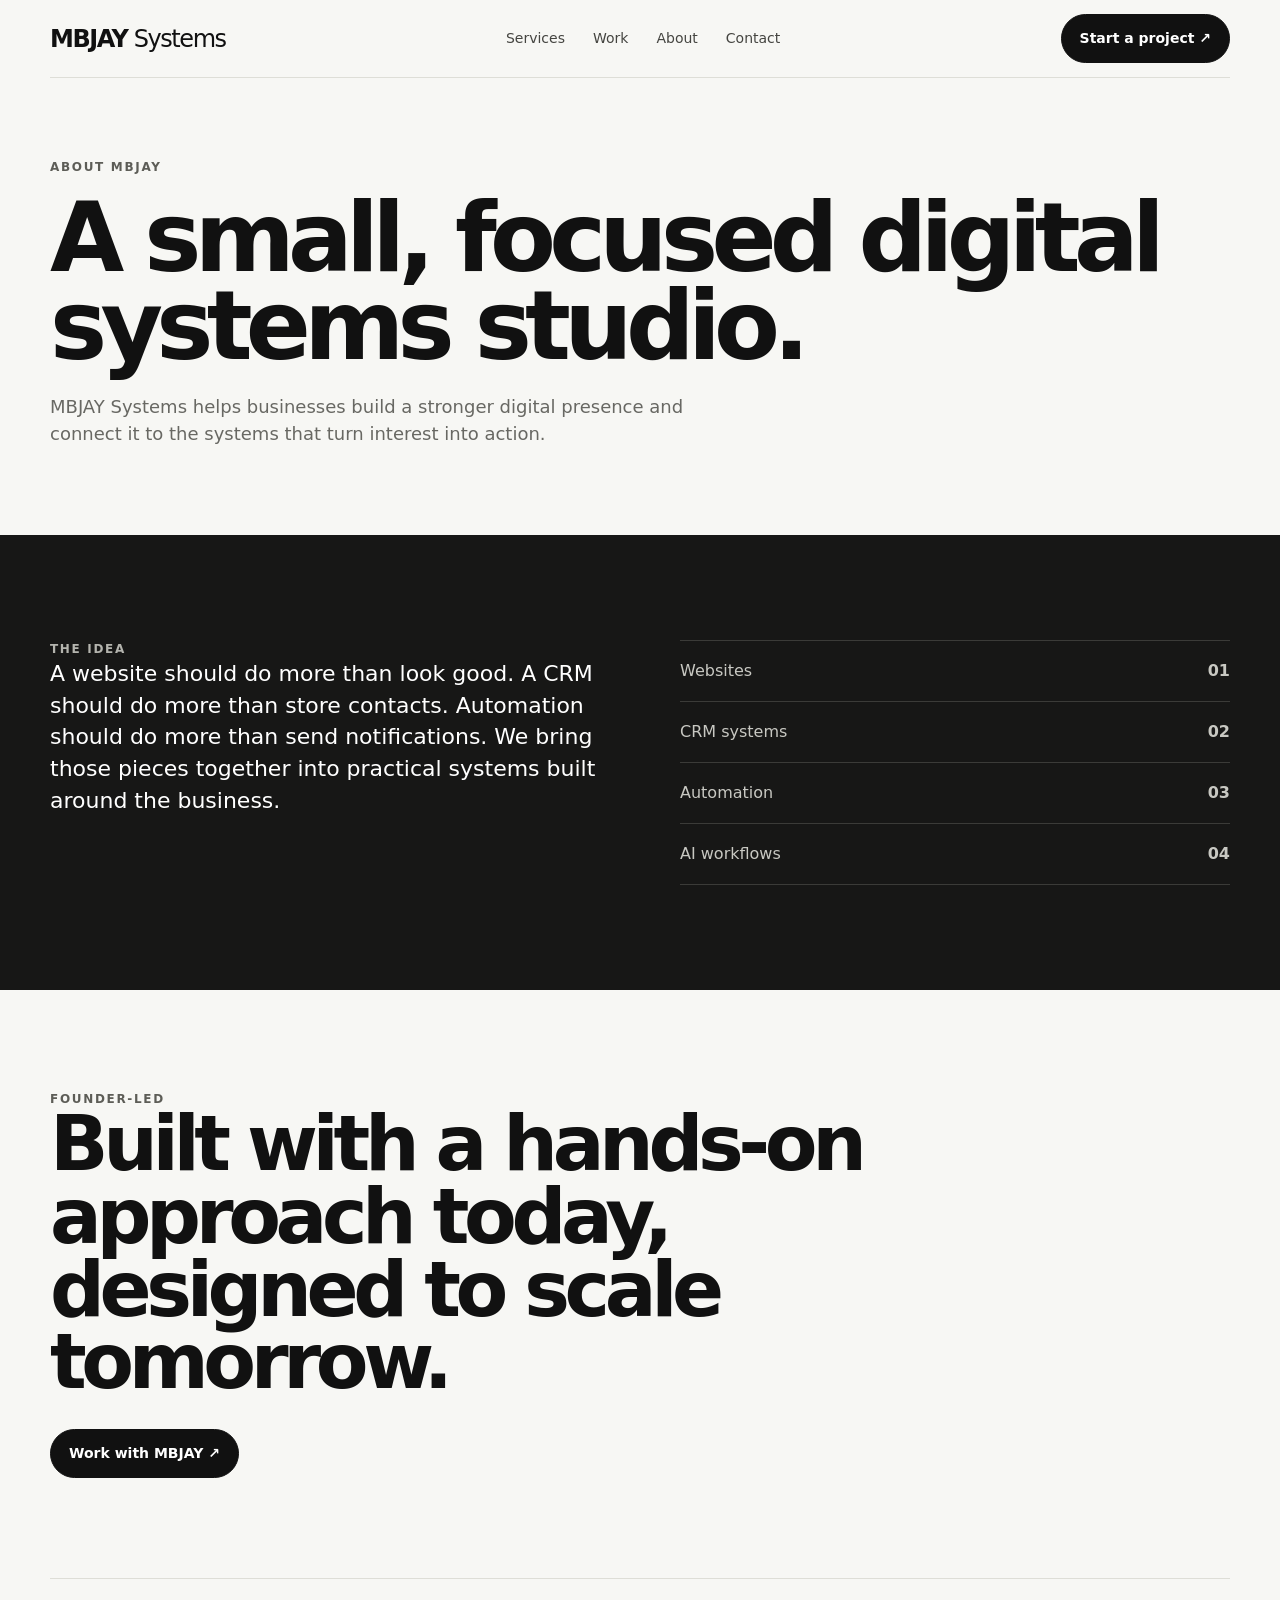
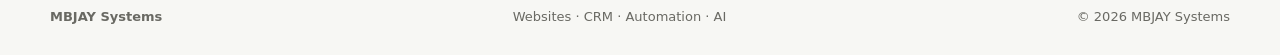
==== New folder/mbjay-systems-site/about.html @ abf26132 "Add MBJAY website" ====
<!doctype html><html lang="en"><head><meta charset="utf-8"><meta name="viewport" content="width=device-width,initial-scale=1"><title>About — MBJAY Systems</title><meta name="description" content="About MBJAY Systems."><link rel="stylesheet" href="styles.css"></head><body><header class="container nav"><a class="logo" href="index.html">MBJAY<span> Systems</span></a><nav class="navlinks"><a href="services.html">Services</a><a href="work.html">Work</a><a href="about.html">About</a><a href="contact.html">Contact</a></nav><a class="nav-cta" href="contact.html">Start a project ↗</a></header><main><section class="container page-hero"><div class="eyebrow">About MBJAY</div><h1>A small, focused digital systems studio.</h1><p>MBJAY Systems helps businesses build a stronger digital presence and connect it to the systems that turn interest into action.</p></section><section class="dark"><div class="container section"><div class="about-grid"><div><div class="eyebrow">The idea</div><div class="about-copy">A website should do more than look good. A CRM should do more than store contacts. Automation should do more than send notifications. We bring those pieces together into practical systems built around the business.</div></div><div class="about-list"><div><span>Websites</span><strong>01</strong></div><div><span>CRM systems</span><strong>02</strong></div><div><span>Automation</span><strong>03</strong></div><div><span>AI workflows</span><strong>04</strong></div></div></div></div></section><section class="container cta"><div class="eyebrow">Founder-led</div><h2>Built with a hands-on approach today, designed to scale tomorrow.</h2><a class="btn primary" href="contact.html">Work with MBJAY ↗</a></section></main><footer class="container footer"><strong>MBJAY Systems</strong><span>Websites · CRM · Automation · AI</span><span>© 2026 MBJAY Systems</span></footer></body></html>
---- New folder/mbjay-systems-site/styles.css ----
:root{--bg:#f7f7f4;--surface:#fff;--ink:#111;--muted:#686863;--line:#deded7;--accent:#c8ff3d;--dark:#171716;--max:1180px}
*{box-sizing:border-box}html{scroll-behavior:smooth}body{margin:0;background:var(--bg);color:var(--ink);font-family:Inter,ui-sans-serif,system-ui,-apple-system,BlinkMacSystemFont,"Segoe UI",sans-serif;line-height:1.5}a{color:inherit;text-decoration:none}.container{width:min(calc(100% - 40px),var(--max));margin:auto}.nav{height:78px;display:flex;align-items:center;justify-content:space-between;border-bottom:1px solid var(--line)}.logo{font-weight:900;letter-spacing:-.06em;font-size:24px}.logo span{font-weight:500}.navlinks{display:flex;gap:28px;font-size:14px;color:#454541}.navlinks a:hover{color:#000}.nav-cta,.btn{display:inline-flex;align-items:center;justify-content:center;padding:13px 18px;border-radius:999px;border:1px solid var(--ink);font-weight:700;font-size:14px}.nav-cta{background:var(--ink);color:#fff}.hero{padding:105px 0 95px}.eyebrow{text-transform:uppercase;letter-spacing:.14em;font-size:12px;font-weight:800;color:#5d5d57}.hero h1{font-size:clamp(54px,8vw,105px);line-height:.92;letter-spacing:-.075em;max-width:980px;margin:20px 0 30px}.hero h1 em{font-style:normal;text-decoration:underline;text-decoration-thickness:5px;text-underline-offset:10px}.hero p{font-size:19px;color:var(--muted);max-width:650px}.actions{display:flex;gap:12px;flex-wrap:wrap;margin-top:32px}.btn.primary{background:var(--ink);color:#fff}.btn.secondary{background:transparent}.ticker{border-top:1px solid var(--line);border-bottom:1px solid var(--line);padding:18px 0;color:#5f5f59;font-size:13px}.ticker span{margin-right:34px}.section{padding:105px 0}.section-head{display:flex;justify-content:space-between;gap:30px;align-items:end;margin-bottom:45px}.section h2{font-size:clamp(40px,5vw,68px);line-height:.98;letter-spacing:-.065em;margin:10px 0 0}.section-head p{max-width:410px;color:var(--muted);margin:0}.grid3{display:grid;grid-template-columns:repeat(3,1fr);gap:16px}.card{background:var(--surface);border:1px solid var(--line);padding:28px;min-height:250px}.num{font-size:12px;color:#85857f}.card h3{font-size:26px;letter-spacing:-.04em;margin:70px 0 10px}.card p{color:var(--muted);margin:0}.work-grid{display:grid;grid-template-columns:repeat(2,1fr);gap:22px}.work-card{background:var(--surface);border:1px solid var(--line);overflow:hidden}.work-image{aspect-ratio:16/10;background:#e9e9e5;overflow:hidden}.work-image img{width:100%;height:100%;object-fit:cover;display:block;transition:transform .5s ease}.work-card:hover img{transform:scale(1.025)}.work-copy{padding:22px 24px 26px}.work-copy h3{font-size:25px;letter-spacing:-.04em;margin:0 0 7px}.work-copy p{color:var(--muted);margin:0 0 16px}.tags{display:flex;gap:7px;flex-wrap:wrap}.tag{font-size:11px;padding:6px 9px;border:1px solid var(--line);border-radius:999px;color:#5f5f59}.process{display:grid;grid-template-columns:repeat(4,1fr);border-top:1px solid var(--line);border-left:1px solid var(--line)}.step{padding:25px;border-right:1px solid var(--line);border-bottom:1px solid var(--line);min-height:190px}.step strong{display:block;font-size:13px;margin-bottom:60px}.step h3{margin:0 0 8px;font-size:22px}.step p{margin:0;color:var(--muted);font-size:14px}.dark{background:var(--dark);color:#fff}.dark .eyebrow,.dark p{color:#b4b4ae}.about-grid{display:grid;grid-template-columns:1fr 1fr;gap:80px}.about-copy{font-size:22px;line-height:1.45;max-width:620px}.about-list{border-top:1px solid #3b3b38}.about-list div{display:flex;justify-content:space-between;gap:20px;padding:18px 0;border-bottom:1px solid #3b3b38;color:#c8c8c2}.cta{padding:100px 0}.cta h2{font-size:clamp(46px,6vw,82px);line-height:.95;letter-spacing:-.07em;max-width:900px;margin:0 0 30px}.footer{padding:28px 0;border-top:1px solid var(--line);display:flex;justify-content:space-between;color:#696963;font-size:13px}.page-hero{padding:80px 0 70px}.page-hero h1{font-size:clamp(52px,8vw,96px);line-height:.92;letter-spacing:-.07em;margin:18px 0 22px}.page-hero p{max-width:650px;color:var(--muted);font-size:18px}.service-row{display:grid;grid-template-columns:80px 1fr 1fr;gap:30px;padding:34px 0;border-top:1px solid var(--line)}.service-row:last-child{border-bottom:1px solid var(--line)}.service-row h3{font-size:31px;letter-spacing:-.045em;margin:0}.service-row p{margin:0;color:var(--muted)}.contact-grid{display:grid;grid-template-columns:1fr 1fr;gap:50px}.contact-box{background:var(--surface);border:1px solid var(--line);padding:34px}.contact-box h2{font-size:42px;letter-spacing:-.06em;margin:0 0 12px}.contact-box p{color:var(--muted)}.contact-link{display:inline-block;margin-top:20px;font-weight:800;text-decoration:underline;text-underline-offset:4px}
@media(max-width:800px){.navlinks{display:none}.nav-cta{display:none}.hero{padding:75px 0}.grid3,.work-grid,.about-grid,.contact-grid{grid-template-columns:1fr}.process{grid-template-columns:1fr 1fr}.service-row{grid-template-columns:45px 1fr}.service-row p{grid-column:2}.section{padding:75px 0}.section-head{display:block}.section-head p{margin-top:18px}.footer{display:block}.footer span{display:block;margin-top:8px}.about-copy{font-size:19px}}
@media(max-width:520px){.container{width:min(calc(100% - 28px),var(--max))}.hero h1{font-size:52px}.process{grid-template-columns:1fr}.work-copy h3{font-size:22px}}
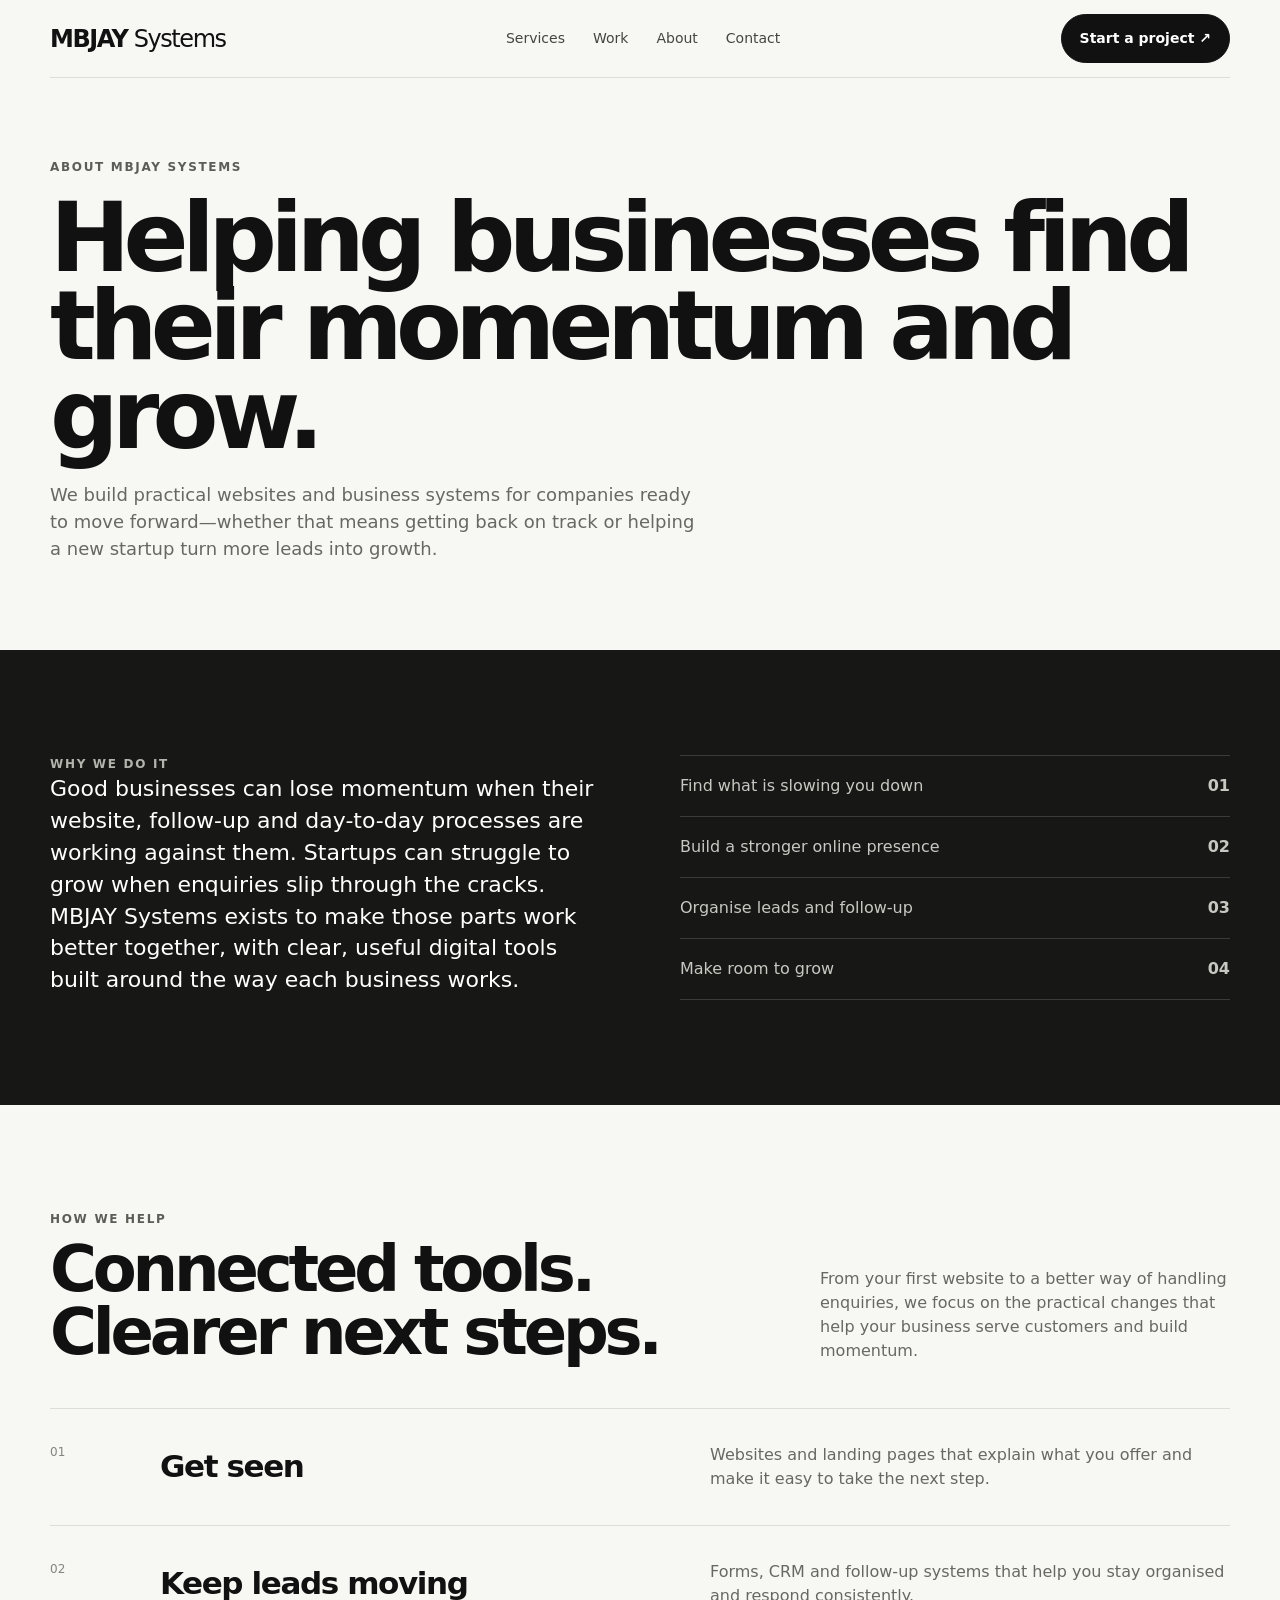
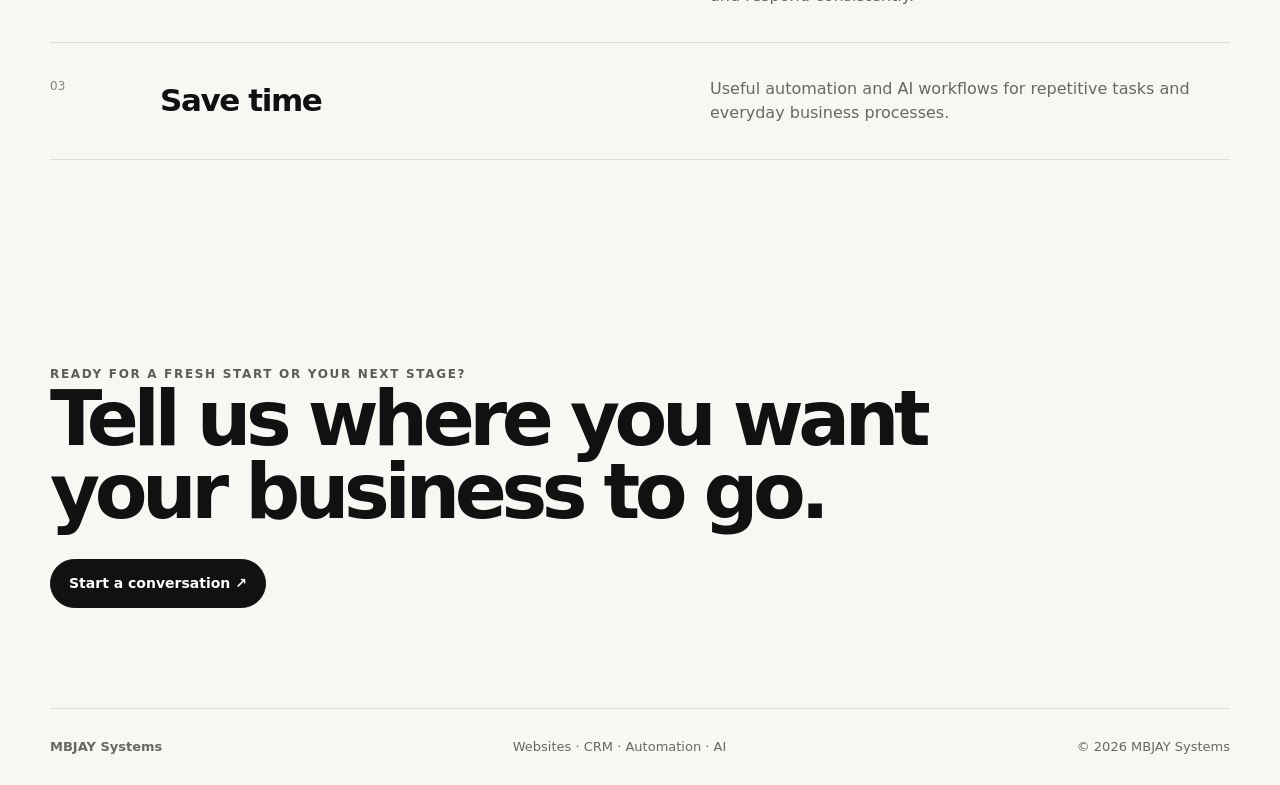
==== commit 054def33: "Add files via upload Improve mobile layout and About page" ====
--- a/New folder/mbjay-systems-site/about.html
+++ b/New folder/mbjay-systems-site/about.html
@@ -1 +1,72 @@
-<!doctype html><html lang="en"><head><meta charset="utf-8"><meta name="viewport" content="width=device-width,initial-scale=1"><title>About — MBJAY Systems</title><meta name="description" content="About MBJAY Systems."><link rel="stylesheet" href="styles.css"></head><body><header class="container nav"><a class="logo" href="index.html">MBJAY<span> Systems</span></a><nav class="navlinks"><a href="services.html">Services</a><a href="work.html">Work</a><a href="about.html">About</a><a href="contact.html">Contact</a></nav><a class="nav-cta" href="contact.html">Start a project ↗</a></header><main><section class="container page-hero"><div class="eyebrow">About MBJAY</div><h1>A small, focused digital systems studio.</h1><p>MBJAY Systems helps businesses build a stronger digital presence and connect it to the systems that turn interest into action.</p></section><section class="dark"><div class="container section"><div class="about-grid"><div><div class="eyebrow">The idea</div><div class="about-copy">A website should do more than look good. A CRM should do more than store contacts. Automation should do more than send notifications. We bring those pieces together into practical systems built around the business.</div></div><div class="about-list"><div><span>Websites</span><strong>01</strong></div><div><span>CRM systems</span><strong>02</strong></div><div><span>Automation</span><strong>03</strong></div><div><span>AI workflows</span><strong>04</strong></div></div></div></div></section><section class="container cta"><div class="eyebrow">Founder-led</div><h2>Built with a hands-on approach today, designed to scale tomorrow.</h2><a class="btn primary" href="contact.html">Work with MBJAY ↗</a></section></main><footer class="container footer"><strong>MBJAY Systems</strong><span>Websites · CRM · Automation · AI</span><span>© 2026 MBJAY Systems</span></footer></body></html>
+<!doctype html>
+<html lang="en">
+<head>
+  <meta charset="utf-8">
+  <meta name="viewport" content="width=device-width,initial-scale=1">
+  <title>About — MBJAY Systems</title>
+  <meta name="description" content="MBJAY Systems helps businesses regain momentum and gives startups practical digital systems to grow.">
+  <link rel="stylesheet" href="styles.css">
+</head>
+<body>
+  <header class="container nav">
+    <a class="logo" href="index.html">MBJAY<span> Systems</span></a>
+    <nav class="navlinks">
+      <a href="services.html">Services</a>
+      <a href="work.html">Work</a>
+      <a href="about.html">About</a>
+      <a href="contact.html">Contact</a>
+    </nav>
+    <a class="nav-cta" href="contact.html">Start a project ↗</a>
+  </header>
+
+  <main>
+    <section class="container page-hero">
+      <div class="eyebrow">About MBJAY Systems</div>
+      <h1>Helping businesses find their momentum and grow.</h1>
+      <p>We build practical websites and business systems for companies ready to move forward—whether that means getting back on track or helping a new startup turn more leads into growth.</p>
+    </section>
+
+    <section class="dark">
+      <div class="container section">
+        <div class="about-grid">
+          <div>
+            <div class="eyebrow">Why we do it</div>
+            <div class="about-copy">Good businesses can lose momentum when their website, follow-up and day-to-day processes are working against them. Startups can struggle to grow when enquiries slip through the cracks. MBJAY Systems exists to make those parts work better together, with clear, useful digital tools built around the way each business works.</div>
+          </div>
+          <div class="about-list">
+            <div><span>Find what is slowing you down</span><strong>01</strong></div>
+            <div><span>Build a stronger online presence</span><strong>02</strong></div>
+            <div><span>Organise leads and follow-up</span><strong>03</strong></div>
+            <div><span>Make room to grow</span><strong>04</strong></div>
+          </div>
+        </div>
+      </div>
+    </section>
+
+    <section class="container section">
+      <div class="section-head">
+        <div>
+          <div class="eyebrow">How we help</div>
+          <h2>Connected tools. Clearer next steps.</h2>
+        </div>
+        <p>From your first website to a better way of handling enquiries, we focus on the practical changes that help your business serve customers and build momentum.</p>
+      </div>
+      <div class="service-row"><span class="num">01</span><h3>Get seen</h3><p>Websites and landing pages that explain what you offer and make it easy to take the next step.</p></div>
+      <div class="service-row"><span class="num">02</span><h3>Keep leads moving</h3><p>Forms, CRM and follow-up systems that help you stay organised and respond consistently.</p></div>
+      <div class="service-row"><span class="num">03</span><h3>Save time</h3><p>Useful automation and AI workflows for repetitive tasks and everyday business processes.</p></div>
+    </section>
+
+    <section class="container cta">
+      <div class="eyebrow">Ready for a fresh start or your next stage?</div>
+      <h2>Tell us where you want your business to go.</h2>
+      <a class="btn primary" href="contact.html">Start a conversation ↗</a>
+    </section>
+  </main>
+
+  <footer class="container footer">
+    <strong>MBJAY Systems</strong>
+    <span>Websites · CRM · Automation · AI</span>
+    <span>© 2026 MBJAY Systems</span>
+  </footer>
+</body>
+</html>
--- a/New folder/mbjay-systems-site/styles.css
+++ b/New folder/mbjay-systems-site/styles.css
@@ -1,4 +1,4 @@
 :root{--bg:#f7f7f4;--surface:#fff;--ink:#111;--muted:#686863;--line:#deded7;--accent:#c8ff3d;--dark:#171716;--max:1180px}
 *{box-sizing:border-box}html{scroll-behavior:smooth}body{margin:0;background:var(--bg);color:var(--ink);font-family:Inter,ui-sans-serif,system-ui,-apple-system,BlinkMacSystemFont,"Segoe UI",sans-serif;line-height:1.5}a{color:inherit;text-decoration:none}.container{width:min(calc(100% - 40px),var(--max));margin:auto}.nav{height:78px;display:flex;align-items:center;justify-content:space-between;border-bottom:1px solid var(--line)}.logo{font-weight:900;letter-spacing:-.06em;font-size:24px}.logo span{font-weight:500}.navlinks{display:flex;gap:28px;font-size:14px;color:#454541}.navlinks a:hover{color:#000}.nav-cta,.btn{display:inline-flex;align-items:center;justify-content:center;padding:13px 18px;border-radius:999px;border:1px solid var(--ink);font-weight:700;font-size:14px}.nav-cta{background:var(--ink);color:#fff}.hero{padding:105px 0 95px}.eyebrow{text-transform:uppercase;letter-spacing:.14em;font-size:12px;font-weight:800;color:#5d5d57}.hero h1{font-size:clamp(54px,8vw,105px);line-height:.92;letter-spacing:-.075em;max-width:980px;margin:20px 0 30px}.hero h1 em{font-style:normal;text-decoration:underline;text-decoration-thickness:5px;text-underline-offset:10px}.hero p{font-size:19px;color:var(--muted);max-width:650px}.actions{display:flex;gap:12px;flex-wrap:wrap;margin-top:32px}.btn.primary{background:var(--ink);color:#fff}.btn.secondary{background:transparent}.ticker{border-top:1px solid var(--line);border-bottom:1px solid var(--line);padding:18px 0;color:#5f5f59;font-size:13px}.ticker span{margin-right:34px}.section{padding:105px 0}.section-head{display:flex;justify-content:space-between;gap:30px;align-items:end;margin-bottom:45px}.section h2{font-size:clamp(40px,5vw,68px);line-height:.98;letter-spacing:-.065em;margin:10px 0 0}.section-head p{max-width:410px;color:var(--muted);margin:0}.grid3{display:grid;grid-template-columns:repeat(3,1fr);gap:16px}.card{background:var(--surface);border:1px solid var(--line);padding:28px;min-height:250px}.num{font-size:12px;color:#85857f}.card h3{font-size:26px;letter-spacing:-.04em;margin:70px 0 10px}.card p{color:var(--muted);margin:0}.work-grid{display:grid;grid-template-columns:repeat(2,1fr);gap:22px}.work-card{background:var(--surface);border:1px solid var(--line);overflow:hidden}.work-image{aspect-ratio:16/10;background:#e9e9e5;overflow:hidden}.work-image img{width:100%;height:100%;object-fit:cover;display:block;transition:transform .5s ease}.work-card:hover img{transform:scale(1.025)}.work-copy{padding:22px 24px 26px}.work-copy h3{font-size:25px;letter-spacing:-.04em;margin:0 0 7px}.work-copy p{color:var(--muted);margin:0 0 16px}.tags{display:flex;gap:7px;flex-wrap:wrap}.tag{font-size:11px;padding:6px 9px;border:1px solid var(--line);border-radius:999px;color:#5f5f59}.process{display:grid;grid-template-columns:repeat(4,1fr);border-top:1px solid var(--line);border-left:1px solid var(--line)}.step{padding:25px;border-right:1px solid var(--line);border-bottom:1px solid var(--line);min-height:190px}.step strong{display:block;font-size:13px;margin-bottom:60px}.step h3{margin:0 0 8px;font-size:22px}.step p{margin:0;color:var(--muted);font-size:14px}.dark{background:var(--dark);color:#fff}.dark .eyebrow,.dark p{color:#b4b4ae}.about-grid{display:grid;grid-template-columns:1fr 1fr;gap:80px}.about-copy{font-size:22px;line-height:1.45;max-width:620px}.about-list{border-top:1px solid #3b3b38}.about-list div{display:flex;justify-content:space-between;gap:20px;padding:18px 0;border-bottom:1px solid #3b3b38;color:#c8c8c2}.cta{padding:100px 0}.cta h2{font-size:clamp(46px,6vw,82px);line-height:.95;letter-spacing:-.07em;max-width:900px;margin:0 0 30px}.footer{padding:28px 0;border-top:1px solid var(--line);display:flex;justify-content:space-between;color:#696963;font-size:13px}.page-hero{padding:80px 0 70px}.page-hero h1{font-size:clamp(52px,8vw,96px);line-height:.92;letter-spacing:-.07em;margin:18px 0 22px}.page-hero p{max-width:650px;color:var(--muted);font-size:18px}.service-row{display:grid;grid-template-columns:80px 1fr 1fr;gap:30px;padding:34px 0;border-top:1px solid var(--line)}.service-row:last-child{border-bottom:1px solid var(--line)}.service-row h3{font-size:31px;letter-spacing:-.045em;margin:0}.service-row p{margin:0;color:var(--muted)}.contact-grid{display:grid;grid-template-columns:1fr 1fr;gap:50px}.contact-box{background:var(--surface);border:1px solid var(--line);padding:34px}.contact-box h2{font-size:42px;letter-spacing:-.06em;margin:0 0 12px}.contact-box p{color:var(--muted)}.contact-link{display:inline-block;margin-top:20px;font-weight:800;text-decoration:underline;text-underline-offset:4px}
 @media(max-width:800px){.navlinks{display:none}.nav-cta{display:none}.hero{padding:75px 0}.grid3,.work-grid,.about-grid,.contact-grid{grid-template-columns:1fr}.process{grid-template-columns:1fr 1fr}.service-row{grid-template-columns:45px 1fr}.service-row p{grid-column:2}.section{padding:75px 0}.section-head{display:block}.section-head p{margin-top:18px}.footer{display:block}.footer span{display:block;margin-top:8px}.about-copy{font-size:19px}}
-@media(max-width:520px){.container{width:min(calc(100% - 28px),var(--max))}.hero h1{font-size:52px}.process{grid-template-columns:1fr}.work-copy h3{font-size:22px}}
+@media(max-width:520px){.container{width:min(calc(100% - 28px),var(--max))}.hero h1{font-size:52px}.process{grid-template-columns:1fr}.work-copy h3{font-size:22px}.ticker .container{display:flex;flex-wrap:wrap;gap:6px 18px}.ticker span{margin-right:0}.grid3{gap:12px}.card{min-height:0;padding:18px 20px;display:grid;grid-template-columns:auto 1fr;column-gap:14px;align-items:baseline}.card .num{grid-column:1;grid-row:1;font-size:11px}.card h3{grid-column:2;grid-row:1;font-size:21px;margin:0}.card p{grid-column:1/-1;margin-top:8px;font-size:15px;line-height:1.5}}
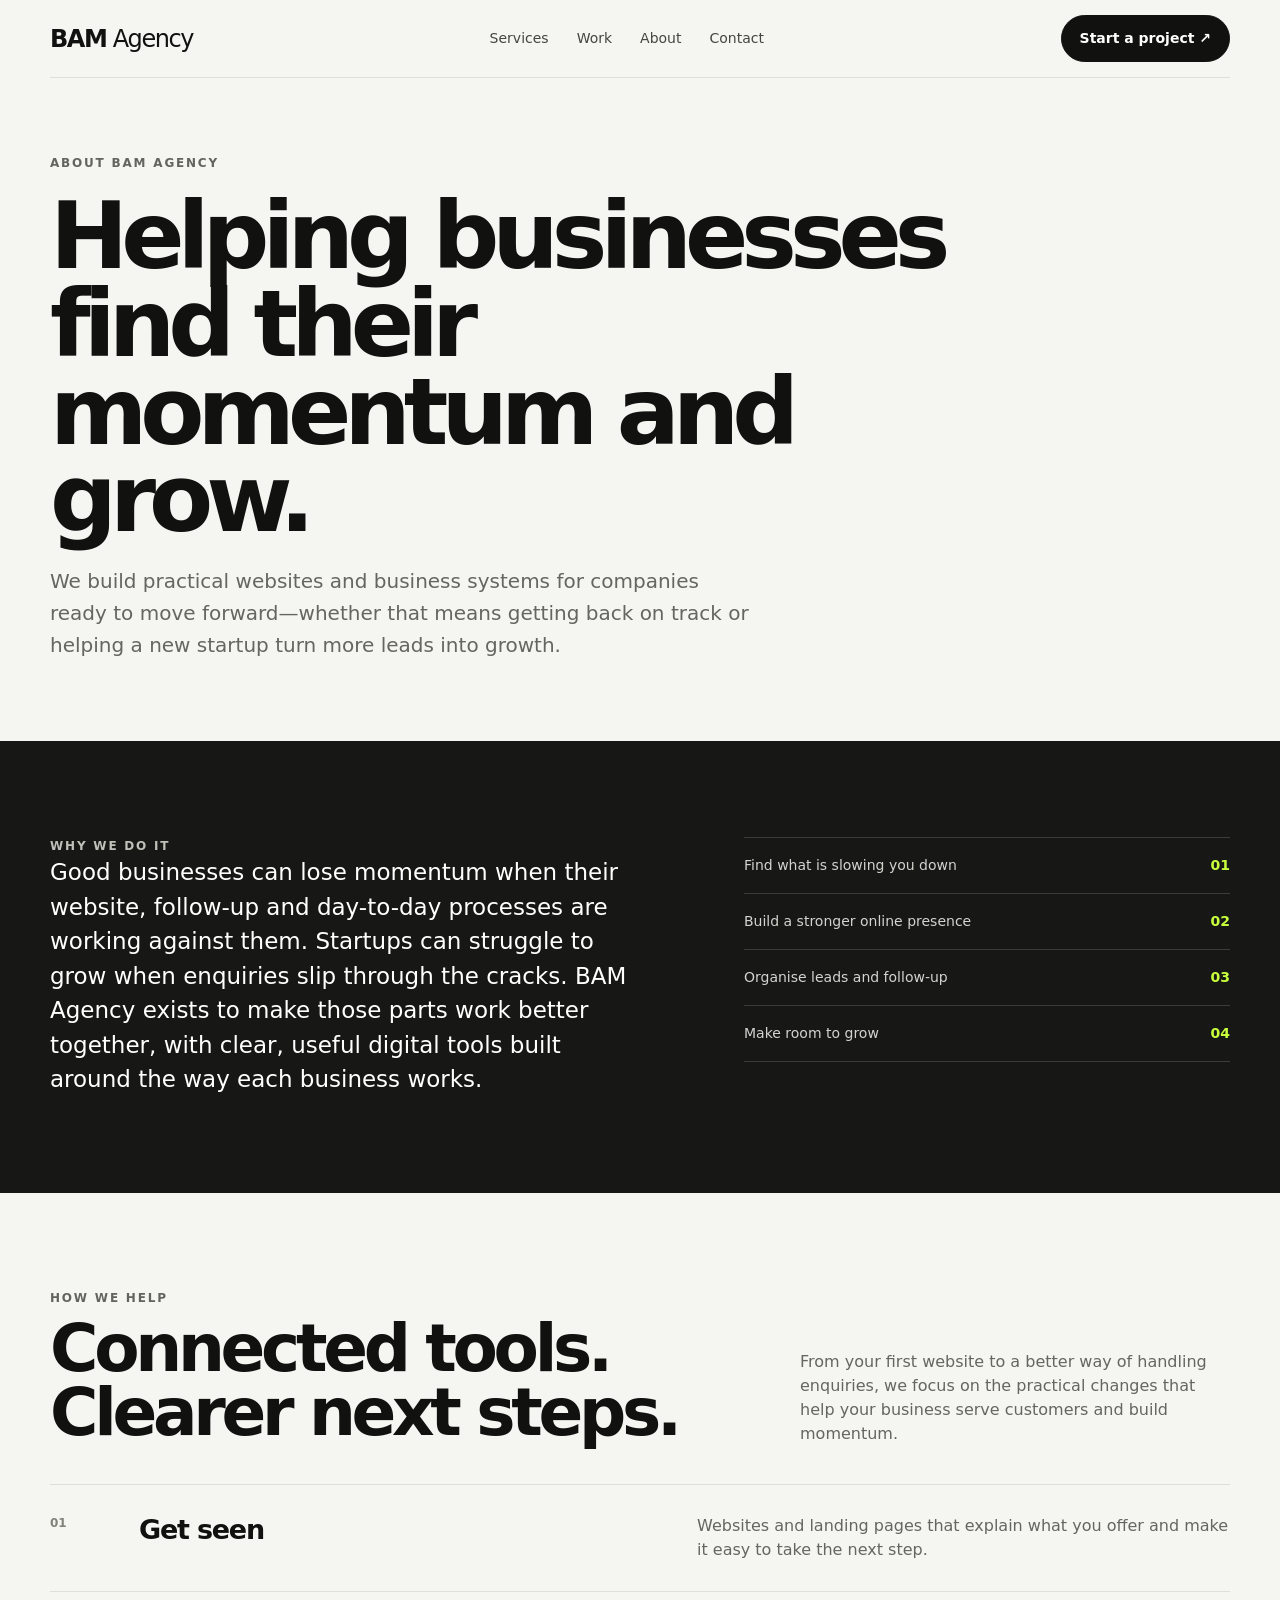
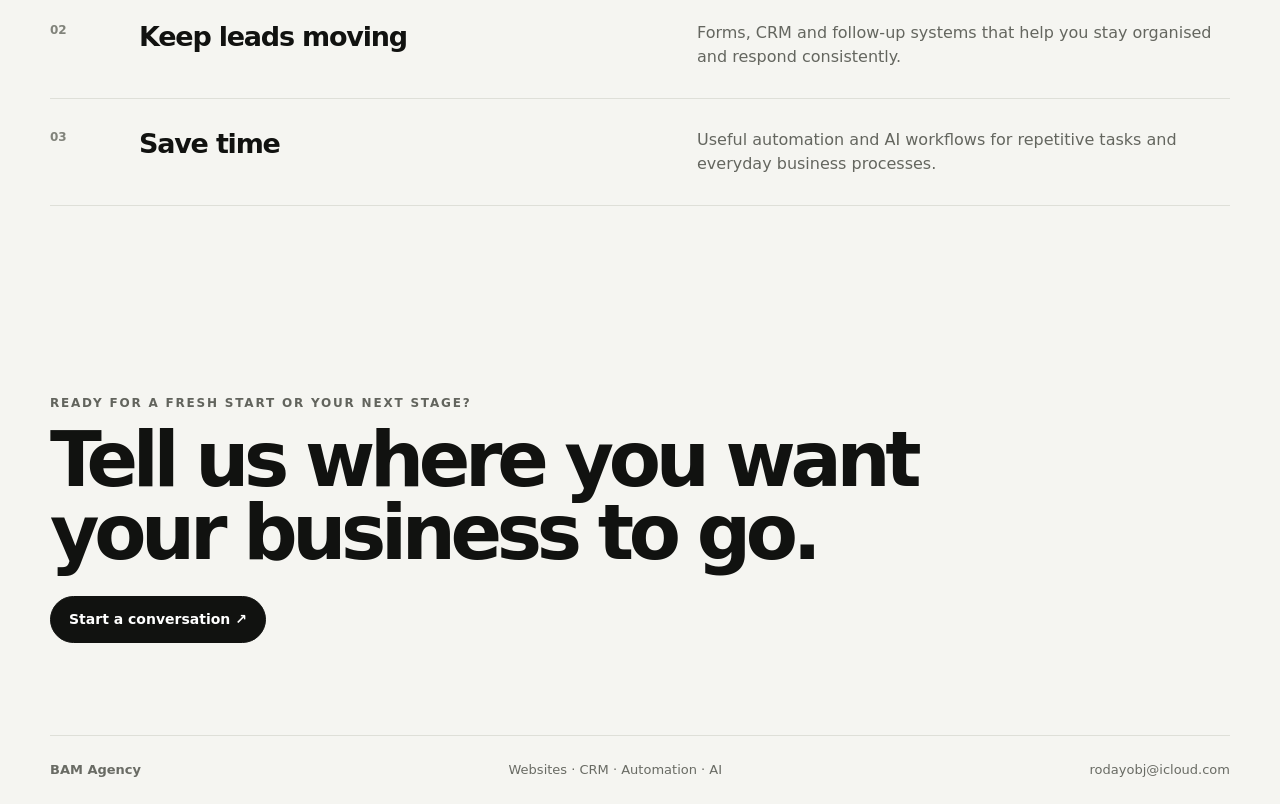
==== commit 81d35846: "Add files via upload Rebrand site as BAM Agency" ====
--- a/New folder/mbjay-systems-site/about.html
+++ b/New folder/mbjay-systems-site/about.html
@@ -3,25 +3,32 @@
 <head>
   <meta charset="utf-8">
   <meta name="viewport" content="width=device-width,initial-scale=1">
-  <title>About — MBJAY Systems</title>
-  <meta name="description" content="MBJAY Systems helps businesses regain momentum and gives startups practical digital systems to grow.">
+  <title>About — BAM Agency</title>
+  <meta name="description" content="BAM Agency helps businesses regain momentum and gives startups practical digital systems to grow.">
   <link rel="stylesheet" href="styles.css">
 </head>
 <body>
   <header class="container nav">
-    <a class="logo" href="index.html">MBJAY<span> Systems</span></a>
-    <nav class="navlinks">
+    <a class="logo" href="index.html">BAM<span> Agency</span></a>
+    <nav class="navlinks" aria-label="Main navigation">
       <a href="services.html">Services</a>
       <a href="work.html">Work</a>
       <a href="about.html">About</a>
       <a href="contact.html">Contact</a>
     </nav>
     <a class="nav-cta" href="contact.html">Start a project ↗</a>
+    <details class="mobile-nav">
+      <summary aria-label="Open menu">Menu</summary>
+      <nav class="mobile-menu-panel" aria-label="Mobile navigation">
+        <a href="services.html">Services</a><a href="work.html">Work</a><a href="about.html">About</a><a href="contact.html">Contact</a>
+        <a class="btn primary" href="contact.html">Start a project ↗</a>
+      </nav>
+    </details>
   </header>
 
   <main>
     <section class="container page-hero">
-      <div class="eyebrow">About MBJAY Systems</div>
+      <div class="eyebrow">About BAM Agency</div>
       <h1>Helping businesses find their momentum and grow.</h1>
       <p>We build practical websites and business systems for companies ready to move forward—whether that means getting back on track or helping a new startup turn more leads into growth.</p>
     </section>
@@ -31,7 +38,7 @@
         <div class="about-grid">
           <div>
             <div class="eyebrow">Why we do it</div>
-            <div class="about-copy">Good businesses can lose momentum when their website, follow-up and day-to-day processes are working against them. Startups can struggle to grow when enquiries slip through the cracks. MBJAY Systems exists to make those parts work better together, with clear, useful digital tools built around the way each business works.</div>
+            <div class="about-copy">Good businesses can lose momentum when their website, follow-up and day-to-day processes are working against them. Startups can struggle to grow when enquiries slip through the cracks. BAM Agency exists to make those parts work better together, with clear, useful digital tools built around the way each business works.</div>
           </div>
           <div class="about-list">
             <div><span>Find what is slowing you down</span><strong>01</strong></div>
@@ -64,9 +71,9 @@
   </main>
 
   <footer class="container footer">
-    <strong>MBJAY Systems</strong>
+    <strong>BAM Agency</strong>
     <span>Websites · CRM · Automation · AI</span>
-    <span>© 2026 MBJAY Systems</span>
+    <a href="mailto:rodayobj@icloud.com">rodayobj@icloud.com</a>
   </footer>
 </body>
 </html>
--- a/New folder/mbjay-systems-site/styles.css
+++ b/New folder/mbjay-systems-site/styles.css
@@ -1,4 +1,202 @@
-:root{--bg:#f7f7f4;--surface:#fff;--ink:#111;--muted:#686863;--line:#deded7;--accent:#c8ff3d;--dark:#171716;--max:1180px}
-*{box-sizing:border-box}html{scroll-behavior:smooth}body{margin:0;background:var(--bg);color:var(--ink);font-family:Inter,ui-sans-serif,system-ui,-apple-system,BlinkMacSystemFont,"Segoe UI",sans-serif;line-height:1.5}a{color:inherit;text-decoration:none}.container{width:min(calc(100% - 40px),var(--max));margin:auto}.nav{height:78px;display:flex;align-items:center;justify-content:space-between;border-bottom:1px solid var(--line)}.logo{font-weight:900;letter-spacing:-.06em;font-size:24px}.logo span{font-weight:500}.navlinks{display:flex;gap:28px;font-size:14px;color:#454541}.navlinks a:hover{color:#000}.nav-cta,.btn{display:inline-flex;align-items:center;justify-content:center;padding:13px 18px;border-radius:999px;border:1px solid var(--ink);font-weight:700;font-size:14px}.nav-cta{background:var(--ink);color:#fff}.hero{padding:105px 0 95px}.eyebrow{text-transform:uppercase;letter-spacing:.14em;font-size:12px;font-weight:800;color:#5d5d57}.hero h1{font-size:clamp(54px,8vw,105px);line-height:.92;letter-spacing:-.075em;max-width:980px;margin:20px 0 30px}.hero h1 em{font-style:normal;text-decoration:underline;text-decoration-thickness:5px;text-underline-offset:10px}.hero p{font-size:19px;color:var(--muted);max-width:650px}.actions{display:flex;gap:12px;flex-wrap:wrap;margin-top:32px}.btn.primary{background:var(--ink);color:#fff}.btn.secondary{background:transparent}.ticker{border-top:1px solid var(--line);border-bottom:1px solid var(--line);padding:18px 0;color:#5f5f59;font-size:13px}.ticker span{margin-right:34px}.section{padding:105px 0}.section-head{display:flex;justify-content:space-between;gap:30px;align-items:end;margin-bottom:45px}.section h2{font-size:clamp(40px,5vw,68px);line-height:.98;letter-spacing:-.065em;margin:10px 0 0}.section-head p{max-width:410px;color:var(--muted);margin:0}.grid3{display:grid;grid-template-columns:repeat(3,1fr);gap:16px}.card{background:var(--surface);border:1px solid var(--line);padding:28px;min-height:250px}.num{font-size:12px;color:#85857f}.card h3{font-size:26px;letter-spacing:-.04em;margin:70px 0 10px}.card p{color:var(--muted);margin:0}.work-grid{display:grid;grid-template-columns:repeat(2,1fr);gap:22px}.work-card{background:var(--surface);border:1px solid var(--line);overflow:hidden}.work-image{aspect-ratio:16/10;background:#e9e9e5;overflow:hidden}.work-image img{width:100%;height:100%;object-fit:cover;display:block;transition:transform .5s ease}.work-card:hover img{transform:scale(1.025)}.work-copy{padding:22px 24px 26px}.work-copy h3{font-size:25px;letter-spacing:-.04em;margin:0 0 7px}.work-copy p{color:var(--muted);margin:0 0 16px}.tags{display:flex;gap:7px;flex-wrap:wrap}.tag{font-size:11px;padding:6px 9px;border:1px solid var(--line);border-radius:999px;color:#5f5f59}.process{display:grid;grid-template-columns:repeat(4,1fr);border-top:1px solid var(--line);border-left:1px solid var(--line)}.step{padding:25px;border-right:1px solid var(--line);border-bottom:1px solid var(--line);min-height:190px}.step strong{display:block;font-size:13px;margin-bottom:60px}.step h3{margin:0 0 8px;font-size:22px}.step p{margin:0;color:var(--muted);font-size:14px}.dark{background:var(--dark);color:#fff}.dark .eyebrow,.dark p{color:#b4b4ae}.about-grid{display:grid;grid-template-columns:1fr 1fr;gap:80px}.about-copy{font-size:22px;line-height:1.45;max-width:620px}.about-list{border-top:1px solid #3b3b38}.about-list div{display:flex;justify-content:space-between;gap:20px;padding:18px 0;border-bottom:1px solid #3b3b38;color:#c8c8c2}.cta{padding:100px 0}.cta h2{font-size:clamp(46px,6vw,82px);line-height:.95;letter-spacing:-.07em;max-width:900px;margin:0 0 30px}.footer{padding:28px 0;border-top:1px solid var(--line);display:flex;justify-content:space-between;color:#696963;font-size:13px}.page-hero{padding:80px 0 70px}.page-hero h1{font-size:clamp(52px,8vw,96px);line-height:.92;letter-spacing:-.07em;margin:18px 0 22px}.page-hero p{max-width:650px;color:var(--muted);font-size:18px}.service-row{display:grid;grid-template-columns:80px 1fr 1fr;gap:30px;padding:34px 0;border-top:1px solid var(--line)}.service-row:last-child{border-bottom:1px solid var(--line)}.service-row h3{font-size:31px;letter-spacing:-.045em;margin:0}.service-row p{margin:0;color:var(--muted)}.contact-grid{display:grid;grid-template-columns:1fr 1fr;gap:50px}.contact-box{background:var(--surface);border:1px solid var(--line);padding:34px}.contact-box h2{font-size:42px;letter-spacing:-.06em;margin:0 0 12px}.contact-box p{color:var(--muted)}.contact-link{display:inline-block;margin-top:20px;font-weight:800;text-decoration:underline;text-underline-offset:4px}
-@media(max-width:800px){.navlinks{display:none}.nav-cta{display:none}.hero{padding:75px 0}.grid3,.work-grid,.about-grid,.contact-grid{grid-template-columns:1fr}.process{grid-template-columns:1fr 1fr}.service-row{grid-template-columns:45px 1fr}.service-row p{grid-column:2}.section{padding:75px 0}.section-head{display:block}.section-head p{margin-top:18px}.footer{display:block}.footer span{display:block;margin-top:8px}.about-copy{font-size:19px}}
-@media(max-width:520px){.container{width:min(calc(100% - 28px),var(--max))}.hero h1{font-size:52px}.process{grid-template-columns:1fr}.work-copy h3{font-size:22px}.ticker .container{display:flex;flex-wrap:wrap;gap:6px 18px}.ticker span{margin-right:0}.grid3{gap:12px}.card{min-height:0;padding:18px 20px;display:grid;grid-template-columns:auto 1fr;column-gap:14px;align-items:baseline}.card .num{grid-column:1;grid-row:1;font-size:11px}.card h3{grid-column:2;grid-row:1;font-size:21px;margin:0}.card p{grid-column:1/-1;margin-top:8px;font-size:15px;line-height:1.5}}
+:root {
+  --bg: #f5f5f1;
+  --surface: #fff;
+  --ink: #111210;
+  --muted: #64665f;
+  --line: #dedfd8;
+  --accent: #c8ff3d;
+  --dark: #171816;
+  --max: 1180px;
+}
+
+* { box-sizing: border-box; }
+html { scroll-behavior: smooth; }
+body {
+  margin: 0;
+  background: var(--bg);
+  color: var(--ink);
+  font-family: Inter, ui-sans-serif, system-ui, -apple-system, BlinkMacSystemFont, "Segoe UI", sans-serif;
+  line-height: 1.5;
+}
+a { color: inherit; text-decoration: none; }
+a:focus-visible, summary:focus-visible { outline: 3px solid #84b900; outline-offset: 4px; }
+.container { width: min(calc(100% - 48px), var(--max)); margin-inline: auto; }
+
+.nav {
+  min-height: 78px;
+  display: flex;
+  align-items: center;
+  justify-content: space-between;
+  gap: 24px;
+  border-bottom: 1px solid var(--line);
+  position: relative;
+  z-index: 5;
+}
+.logo { font-size: 24px; font-weight: 900; letter-spacing: -.06em; white-space: nowrap; }
+.logo span { font-weight: 500; }
+.navlinks { display: flex; align-items: center; gap: 28px; color: #454640; font-size: 14px; }
+.navlinks a:hover, .footer a:hover { color: #000; text-decoration: underline; text-underline-offset: 4px; }
+.nav-cta, .btn {
+  min-height: 46px;
+  display: inline-flex;
+  align-items: center;
+  justify-content: center;
+  gap: 8px;
+  padding: 12px 18px;
+  border: 1px solid var(--ink);
+  border-radius: 999px;
+  font-weight: 750;
+  font-size: 14px;
+  transition: transform .18s ease, background-color .18s ease, color .18s ease;
+}
+.nav-cta, .btn.primary { background: var(--ink); color: #fff; }
+.nav-cta:hover, .btn:hover { transform: translateY(-2px); }
+.btn.primary:hover { background: #33352e; }
+.btn.secondary { background: transparent; }
+.btn.secondary:hover { background: #fff; }
+.mobile-nav { display: none; }
+
+.hero { padding: 80px 0 76px; }
+.hero-layout { display: grid; grid-template-columns: minmax(0, 1.5fr) minmax(280px, .7fr); gap: clamp(32px, 7vw, 100px); align-items: center; }
+.eyebrow { color: #62645d; text-transform: uppercase; letter-spacing: .15em; font-size: 12px; font-weight: 850; }
+.hero h1, .page-hero h1 {
+  max-width: 850px;
+  margin: 20px 0 22px;
+  font-size: clamp(58px, 7.3vw, 96px);
+  line-height: .94;
+  letter-spacing: -.075em;
+}
+.hero h1 em { font-style: normal; text-decoration: underline; text-decoration-thickness: 5px; text-underline-offset: 9px; }
+.hero-copy > p, .page-hero > p { max-width: 650px; color: var(--muted); font-size: clamp(17px, 1.8vw, 20px); line-height: 1.6; }
+.hero-note { margin-top: 25px; color: #53554f; font-size: 13px; font-weight: 650; }
+.actions { display: flex; flex-wrap: wrap; gap: 12px; margin-top: 30px; }
+.hero-board { padding: 25px; border-radius: 10px; background: var(--dark); color: #fff; box-shadow: 12px 12px 0 var(--accent); }
+.board-top { display: flex; align-items: center; justify-content: space-between; padding-bottom: 20px; border-bottom: 1px solid #3b3d37; }
+.board-top span:first-child { color: #bfc1b9; font-size: 12px; text-transform: uppercase; letter-spacing: .12em; }
+.board-mark { width: 28px; height: 28px; display: grid; place-items: center; border-radius: 50%; background: var(--accent); color: var(--ink); font-weight: 900; }
+.journey { display: grid; gap: 0; padding-top: 8px; }
+.journey-step { display: grid; grid-template-columns: 42px 1fr; align-items: center; gap: 12px; min-height: 78px; border-bottom: 1px solid #3b3d37; }
+.journey-step:last-child { border-bottom: 0; }
+.journey-step b { color: var(--accent); font-size: 12px; }
+.journey-step span { font-size: 16px; font-weight: 700; }
+.journey-caption { margin: 4px 0 0; color: #bfc1b9; font-size: 13px; }
+
+.ticker { padding: 17px 0; border-block: 1px solid var(--line); color: #5e6059; font-size: 12px; font-weight: 750; letter-spacing: .08em; }
+.ticker .container { display: flex; flex-wrap: wrap; gap: 8px 34px; }
+.ticker span::before { content: "✳"; margin-right: 9px; color: #85a916; }
+.section { padding: 96px 0; }
+.section-head { display: flex; align-items: end; justify-content: space-between; gap: 32px; margin-bottom: 38px; }
+.section h2, .section-head h2 { max-width: 730px; margin: 10px 0 0; font-size: clamp(40px, 5.4vw, 66px); line-height: .98; letter-spacing: -.065em; }
+.section-head > p { max-width: 430px; margin: 0; color: var(--muted); font-size: 16px; }
+.grid3 { display: grid; grid-template-columns: repeat(3, 1fr); gap: 14px; }
+.card { min-height: 235px; padding: 25px; background: var(--surface); border: 1px solid var(--line); }
+.num { color: #81837b; font-size: 12px; font-weight: 700; }
+.card h3 { margin: 48px 0 9px; font-size: 24px; letter-spacing: -.045em; }
+.card p { margin: 0; color: var(--muted); font-size: 15px; }
+.text-link { display: inline-flex; gap: 8px; align-items: center; margin-top: 24px; font-size: 14px; font-weight: 800; text-underline-offset: 4px; }
+.text-link:hover { text-decoration: underline; }
+
+.work-grid { display: grid; grid-template-columns: repeat(2, 1fr); gap: 20px; }
+.work-card { overflow: hidden; background: var(--surface); border: 1px solid var(--line); transition: transform .2s ease, box-shadow .2s ease; }
+a.work-card:hover { transform: translateY(-4px); box-shadow: 0 12px 30px #11111110; }
+.work-image { overflow: hidden; aspect-ratio: 16 / 10; background: #e8e8e2; }
+.work-image img { display: block; width: 100%; height: 100%; object-fit: cover; transition: transform .45s ease; }
+.work-card:hover .work-image img { transform: scale(1.025); }
+.work-copy { padding: 21px 23px 24px; }
+.work-copy h3 { margin: 0 0 6px; font-size: 23px; letter-spacing: -.04em; }
+.work-copy p { margin: 0 0 15px; color: var(--muted); font-size: 14px; }
+.tags { display: flex; flex-wrap: wrap; gap: 7px; }
+.tag { padding: 5px 9px; border: 1px solid var(--line); border-radius: 999px; color: #5f615a; font-size: 11px; }
+
+.dark { background: var(--dark); color: #fff; }
+.dark .eyebrow { color: #bfc1b9; }
+.dark p { color: #bfc1b9; }
+.dark .section-head > p { color: #bfc1b9; }
+.dark .btn { background: #fff; color: var(--ink); }
+.dark .btn:hover { background: var(--accent); }
+.process { display: grid; grid-template-columns: repeat(4, 1fr); border-top: 1px solid #3b3d37; border-left: 1px solid #3b3d37; }
+.step { min-height: 185px; padding: 22px; border-right: 1px solid #3b3d37; border-bottom: 1px solid #3b3d37; }
+.step strong { display: block; margin-bottom: 38px; color: var(--accent); font-size: 12px; }
+.step h3 { margin: 0 0 7px; font-size: 20px; letter-spacing: -.03em; }
+.step p { margin: 0; font-size: 14px; }
+
+.cta { padding: 92px 0; }
+.cta h2 { max-width: 900px; margin: 12px 0 26px; font-size: clamp(44px, 6vw, 76px); line-height: .96; letter-spacing: -.07em; }
+.page-hero { padding: 76px 0 60px; }
+.page-hero h1 { max-width: 950px; }
+.page-hero > p { max-width: 700px; }
+.about-grid { display: grid; grid-template-columns: 1.1fr .9fr; gap: clamp(36px, 8vw, 100px); }
+.about-copy { max-width: 640px; font-size: clamp(19px, 2.1vw, 23px); line-height: 1.5; }
+.about-list { border-top: 1px solid #3b3d37; }
+.about-list div { display: flex; justify-content: space-between; gap: 20px; padding: 17px 0; border-bottom: 1px solid #3b3d37; color: #d3d4ce; font-size: 14px; }
+.about-list strong { color: var(--accent); }
+.service-row { display: grid; grid-template-columns: 64px 1fr 1fr; gap: 25px; align-items: start; padding: 29px 0; border-top: 1px solid var(--line); }
+.service-row:last-child { border-bottom: 1px solid var(--line); }
+.service-row h3 { margin: 0; font-size: 27px; line-height: 1.15; letter-spacing: -.045em; }
+.service-row p { margin: 0; color: var(--muted); }
+.contact-grid { display: grid; grid-template-columns: 1.2fr .8fr; gap: 16px; }
+.contact-box { padding: 30px; background: var(--surface); border: 1px solid var(--line); }
+.contact-box h2 { margin: 30px 0 10px; font-size: 34px; line-height: 1; letter-spacing: -.055em; }
+.contact-box p { color: var(--muted); }
+.contact-link { display: inline-block; margin-top: 16px; font-weight: 800; text-decoration: underline; text-underline-offset: 4px; overflow-wrap: anywhere; }
+.footer { display: flex; justify-content: space-between; gap: 18px; padding: 24px 0; border-top: 1px solid var(--line); color: #696b64; font-size: 13px; }
+
+@media (max-width: 800px) {
+  .container { width: min(calc(100% - 36px), var(--max)); }
+  .navlinks, .nav-cta { display: none; }
+  .mobile-nav { display: block; position: relative; }
+  .mobile-nav summary { display: grid; width: 44px; height: 44px; place-items: center; border: 1px solid var(--line); border-radius: 50%; cursor: pointer; list-style: none; font-size: 0; }
+  .mobile-nav summary::-webkit-details-marker { display: none; }
+  .mobile-nav summary::before { content: "☰"; font-size: 20px; }
+  .mobile-nav[open] summary::before { content: "×"; font-size: 25px; }
+  .mobile-menu-panel { position: absolute; top: calc(100% + 12px); right: 0; z-index: 10; display: grid; width: min(290px, calc(100vw - 36px)); gap: 0; padding: 10px; border: 1px solid var(--line); background: var(--surface); box-shadow: 0 14px 38px #1112; }
+  .mobile-menu-panel a:not(.btn) { padding: 13px 12px; border-bottom: 1px solid var(--line); font-weight: 650; }
+  .mobile-menu-panel .btn { margin: 10px 0 0; }
+  .hero { padding: 55px 0 58px; }
+  .hero-layout { grid-template-columns: 1fr; gap: 34px; }
+  .hero-board { max-width: 520px; }
+  .hero h1 { max-width: 720px; font-size: clamp(56px, 11vw, 82px); }
+  .section { padding: 72px 0; }
+  .section-head { display: block; }
+  .section-head > p { margin-top: 18px; }
+  .grid3 { grid-template-columns: 1fr; gap: 12px; }
+  .card { min-height: 0; padding: 19px 20px; display: grid; grid-template-columns: auto 1fr; column-gap: 14px; align-items: baseline; }
+  .card .num { grid-column: 1; grid-row: 1; }
+  .card h3 { grid-column: 2; grid-row: 1; margin: 0; font-size: 21px; }
+  .card p { grid-column: 1 / -1; margin-top: 8px; }
+  .process { grid-template-columns: repeat(2, 1fr); }
+  .about-grid { grid-template-columns: 1fr; gap: 38px; }
+  .contact-grid { grid-template-columns: 1fr; }
+  .service-row { grid-template-columns: 38px 1fr; gap: 10px 14px; padding: 23px 0; }
+  .service-row p { grid-column: 2; }
+  .footer { flex-wrap: wrap; }
+}
+
+@media (max-width: 520px) {
+  .container { width: min(calc(100% - 28px), var(--max)); }
+  .nav { min-height: 68px; }
+  .logo { font-size: 22px; }
+  .hero { padding: 45px 0 48px; }
+  .hero h1, .page-hero h1 { font-size: clamp(48px, 13vw, 64px); }
+  .hero h1 em { text-decoration-thickness: 3px; text-underline-offset: 6px; }
+  .hero-board { padding: 19px; box-shadow: 7px 7px 0 var(--accent); }
+  .journey-step { min-height: 65px; }
+  .ticker .container { gap: 8px 15px; }
+  .ticker { font-size: 10px; }
+  .section { padding: 62px 0; }
+  .process { grid-template-columns: 1fr; }
+  .step { min-height: 0; }
+  .step strong { margin-bottom: 20px; }
+  .work-grid { grid-template-columns: 1fr; gap: 14px; }
+  .work-copy { padding: 17px; }
+  .page-hero { padding: 52px 0 36px; }
+  .service-row h3 { font-size: 22px; }
+  .contact-box { padding: 22px; }
+  .contact-box h2 { margin-top: 23px; font-size: 30px; }
+  .cta { padding: 66px 0; }
+  .footer { display: grid; grid-template-columns: 1fr; gap: 6px; }
+}
+
+@media (prefers-reduced-motion: reduce) {
+  *, *::before, *::after { scroll-behavior: auto !important; transition-duration: .01ms !important; }
+}
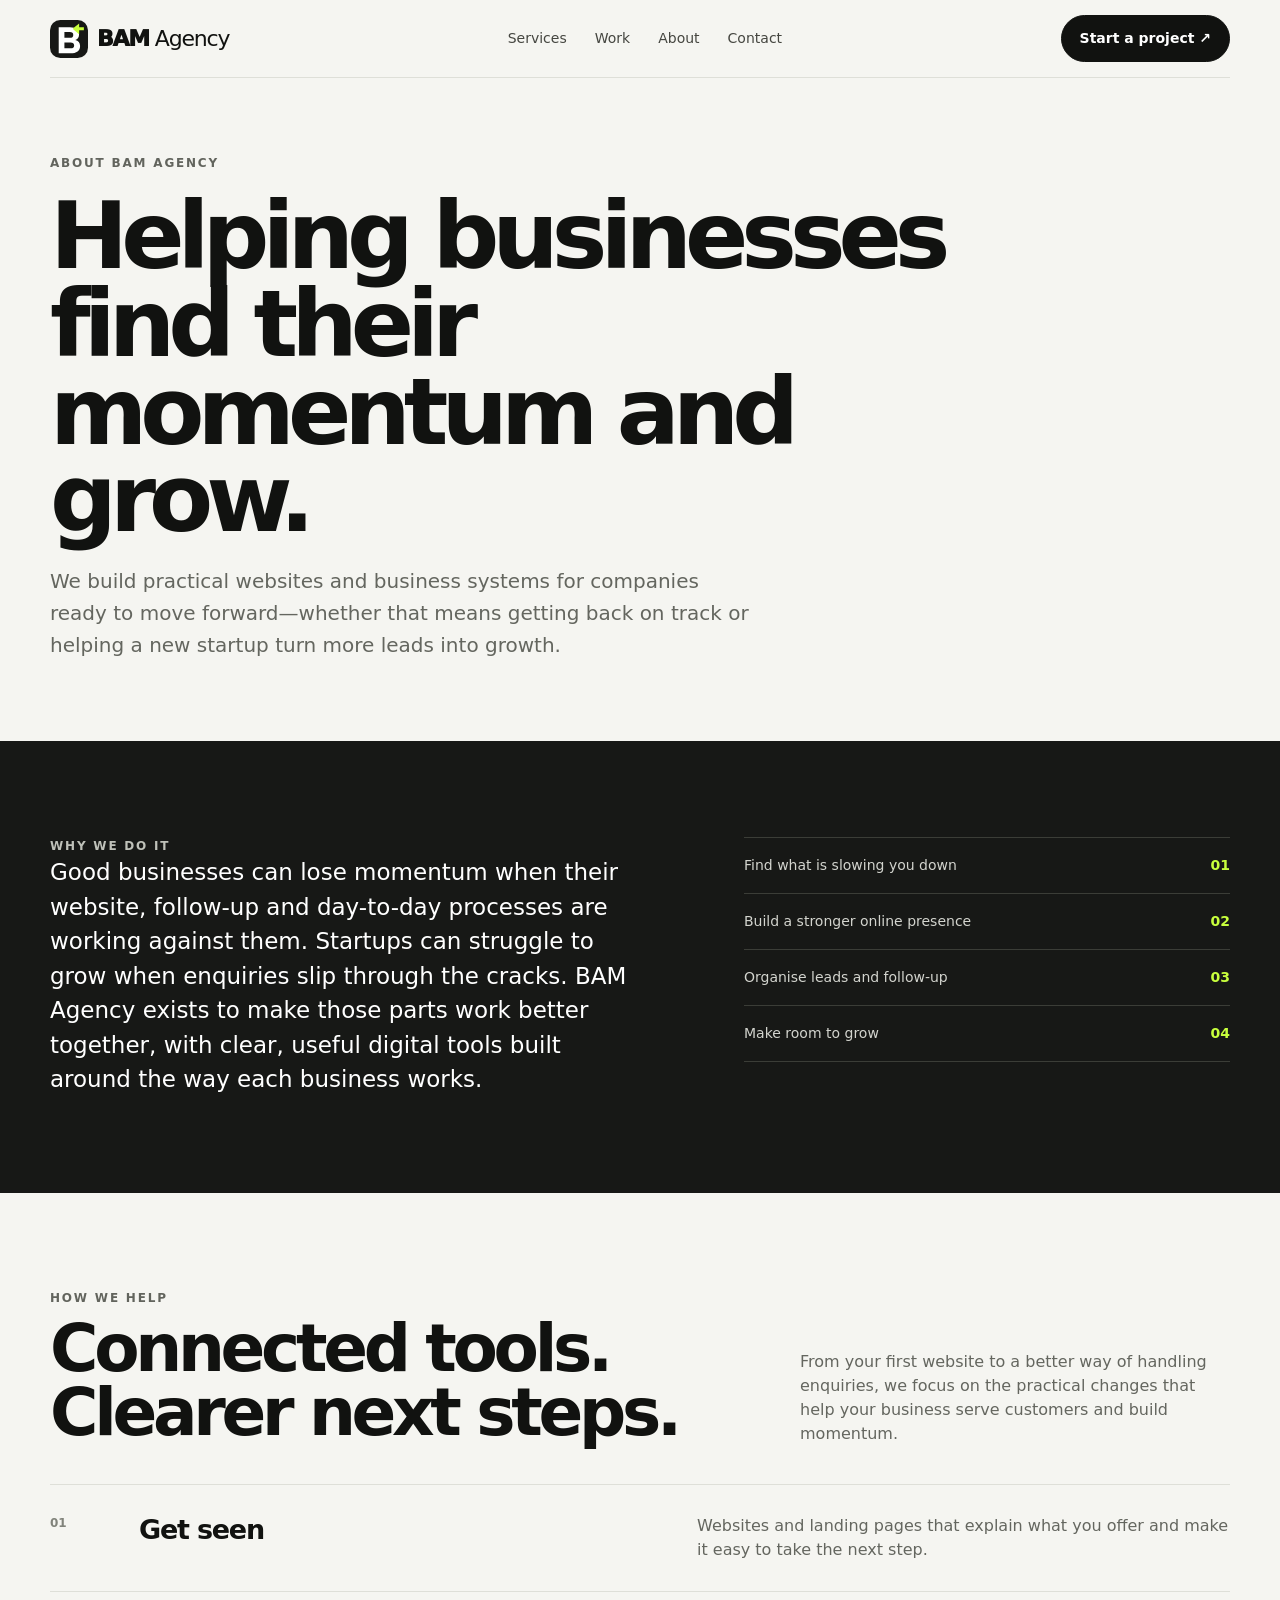
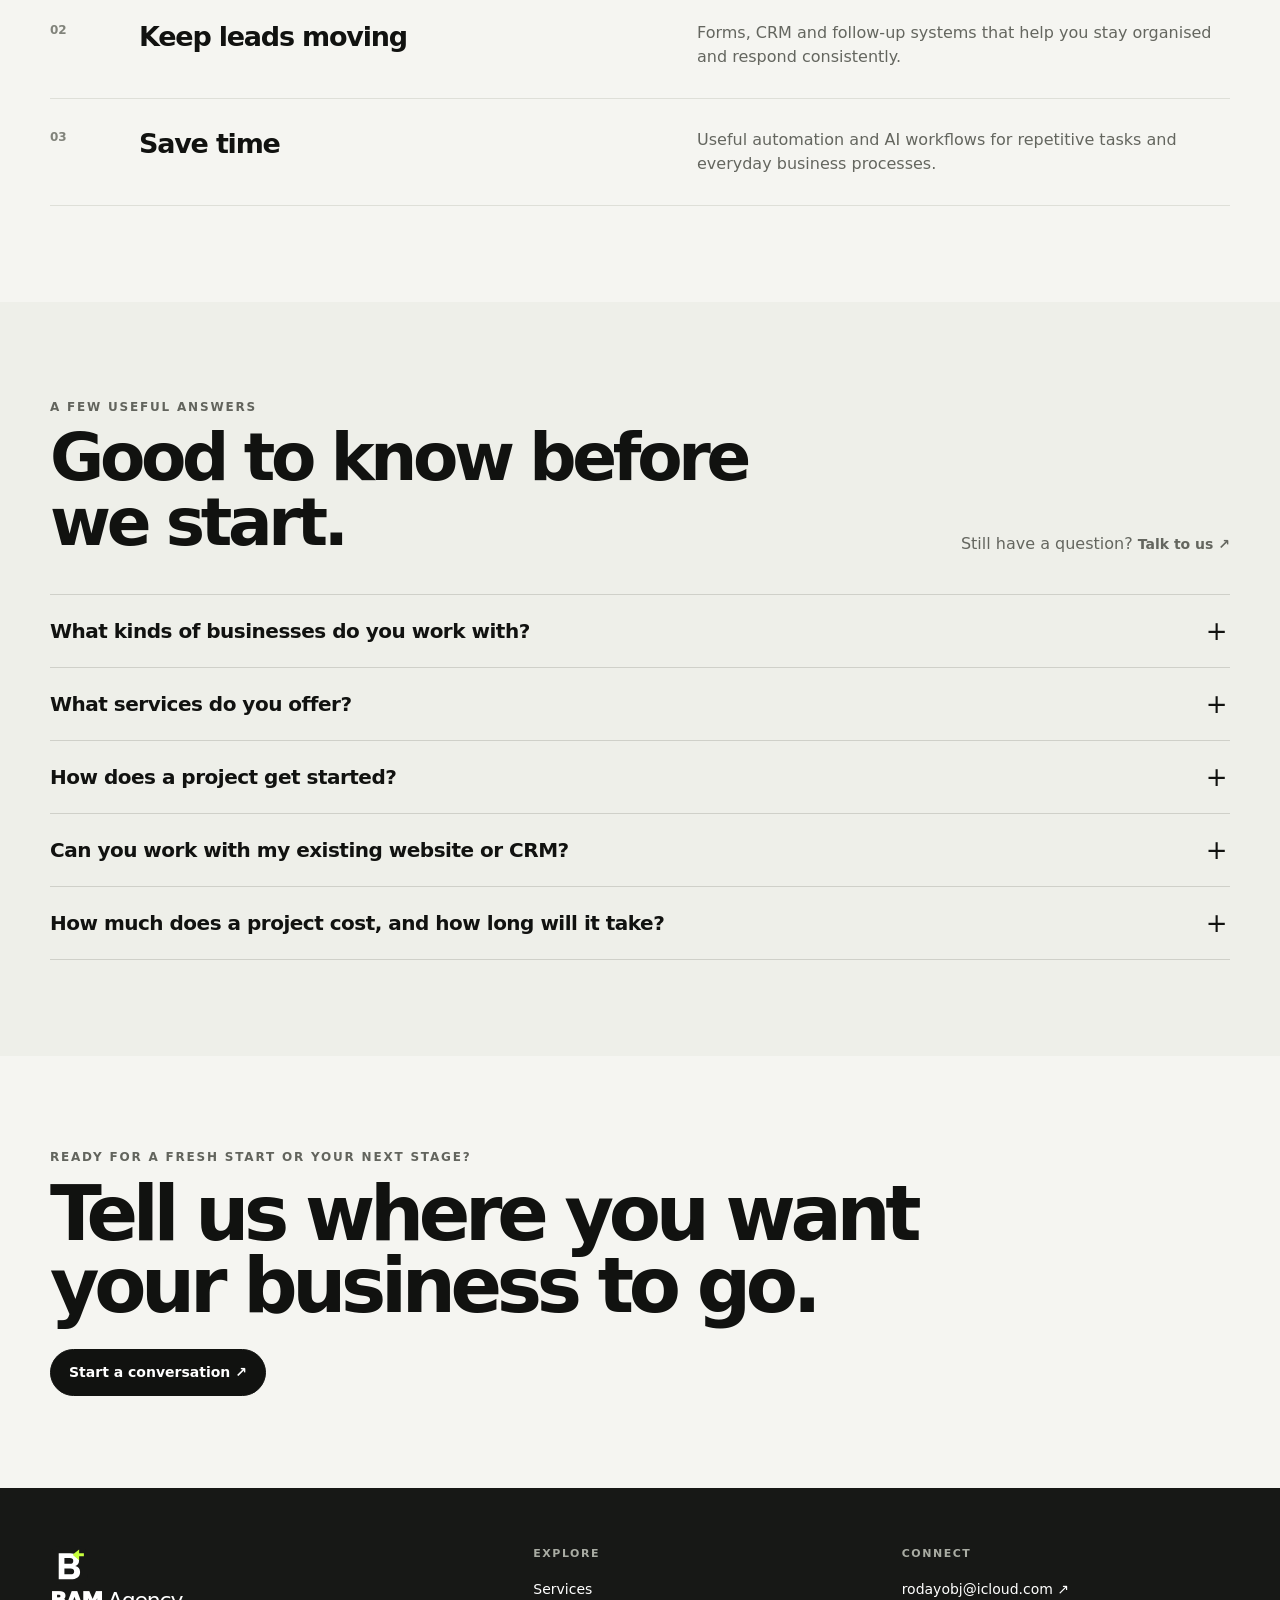
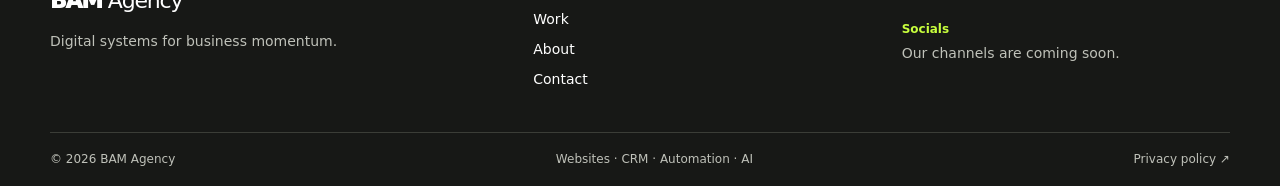
==== commit ec039cea: "Add files via upload" ====
--- a/New folder/mbjay-systems-site/about.html
+++ b/New folder/mbjay-systems-site/about.html
@@ -9,7 +9,7 @@
 </head>
 <body>
   <header class="container nav">
-    <a class="logo" href="index.html">BAM<span> Agency</span></a>
+    <a class="logo" href="index.html"><img class="logo-mark" src="assets/bam-agency-mark.svg" alt=""><span class="logo-wordmark"><strong>BAM</strong> Agency</span></a>
     <nav class="navlinks" aria-label="Main navigation">
       <a href="services.html">Services</a>
       <a href="work.html">Work</a>
@@ -63,6 +63,22 @@
       <div class="service-row"><span class="num">03</span><h3>Save time</h3><p>Useful automation and AI workflows for repetitive tasks and everyday business processes.</p></div>
     </section>
 
+    <section class="faq-section">
+      <div class="container section">
+        <div class="section-head">
+          <div><div class="eyebrow">A few useful answers</div><h2>Good to know before we start.</h2></div>
+          <p>Still have a question? <a class="text-link" href="contact.html">Talk to us ↗</a></p>
+        </div>
+        <div class="faq-list">
+          <details class="faq-item"><summary>What kinds of businesses do you work with?</summary><p>We work with startups looking to build momentum and established businesses that want to improve how they attract, manage and follow up with customers.</p></details>
+          <details class="faq-item"><summary>What services do you offer?</summary><p>Websites and landing pages, CRM and lead-management setup, business automation, and practical AI workflows.</p></details>
+          <details class="faq-item"><summary>How does a project get started?</summary><p>Start with a conversation about your business, what is getting in the way, and what you want to improve. We can then agree on a sensible scope and next steps.</p></details>
+          <details class="faq-item"><summary>Can you work with my existing website or CRM?</summary><p>Often, yes. We can look at what you already use and discuss whether it makes sense to improve it, connect it to other tools, or replace part of it.</p></details>
+          <details class="faq-item"><summary>How much does a project cost, and how long will it take?</summary><p>It depends on the scope, features and tools involved. After an initial conversation, we can define the work and provide a project-specific estimate and timeline.</p></details>
+        </div>
+      </div>
+    </section>
+
     <section class="container cta">
       <div class="eyebrow">Ready for a fresh start or your next stage?</div>
       <h2>Tell us where you want your business to go.</h2>
@@ -70,10 +86,15 @@
     </section>
   </main>
 
-  <footer class="container footer">
-    <strong>BAM Agency</strong>
-    <span>Websites · CRM · Automation · AI</span>
-    <a href="mailto:rodayobj@icloud.com">rodayobj@icloud.com</a>
+  <footer class="site-footer">
+    <div class="container">
+      <div class="footer-main">
+        <div class="footer-brand"><a class="logo" href="index.html"><img class="logo-mark" src="assets/bam-agency-mark.svg" alt=""><span class="logo-wordmark"><strong>BAM</strong> Agency</span></a><p>Digital systems for business momentum.</p></div>
+        <nav class="footer-group" aria-label="Explore"><h2>Explore</h2><a href="services.html">Services</a><a href="work.html">Work</a><a href="about.html">About</a><a href="contact.html">Contact</a></nav>
+        <div class="footer-group"><h2>Connect</h2><a href="mailto:rodayobj@icloud.com">rodayobj@icloud.com ↗</a><div class="social-note"><span>Socials</span><p>Our channels are coming soon.</p></div></div>
+      </div>
+      <div class="footer-bottom"><span>© 2026 BAM Agency</span><span>Websites · CRM · Automation · AI</span><a href="privacy.html">Privacy policy ↗</a></div>
+    </div>
   </footer>
 </body>
 </html>
--- a/New folder/mbjay-systems-site/styles.css
+++ b/New folder/mbjay-systems-site/styles.css
@@ -19,6 +19,7 @@
   line-height: 1.5;
 }
 a { color: inherit; text-decoration: none; }
+.sr-only { position: absolute; width: 1px; height: 1px; padding: 0; margin: -1px; overflow: hidden; clip: rect(0, 0, 0, 0); white-space: nowrap; border: 0; }
 a:focus-visible, summary:focus-visible { outline: 3px solid #84b900; outline-offset: 4px; }
 .container { width: min(calc(100% - 48px), var(--max)); margin-inline: auto; }
 
@@ -32,10 +33,12 @@
   position: relative;
   z-index: 5;
 }
-.logo { font-size: 24px; font-weight: 900; letter-spacing: -.06em; white-space: nowrap; }
-.logo span { font-weight: 500; }
+.logo { display: inline-flex; align-items: center; gap: 9px; font-size: 22px; font-weight: 500; letter-spacing: -.055em; white-space: nowrap; }
+.logo-mark { display: block; width: 38px; height: 38px; flex: 0 0 auto; }
+.logo-wordmark strong { font-weight: 950; }
 .navlinks { display: flex; align-items: center; gap: 28px; color: #454640; font-size: 14px; }
-.navlinks a:hover, .footer a:hover { color: #000; text-decoration: underline; text-underline-offset: 4px; }
+.navlinks a { transition: color .18s ease; }
+.navlinks a:hover { color: #cf1746; text-decoration: underline; text-underline-offset: 4px; }
 .nav-cta, .btn {
   min-height: 46px;
   display: inline-flex;
@@ -47,13 +50,13 @@
   border-radius: 999px;
   font-weight: 750;
   font-size: 14px;
-  transition: transform .18s ease, background-color .18s ease, color .18s ease;
+  transition: transform .18s ease, background-color .18s ease, color .18s ease, border-color .18s ease;
 }
 .nav-cta, .btn.primary { background: var(--ink); color: #fff; }
 .nav-cta:hover, .btn:hover { transform: translateY(-2px); }
-.btn.primary:hover { background: #33352e; }
+.nav-cta:hover, .btn.primary:hover { border-color: #cf1746; background: #cf1746; color: #fff; }
 .btn.secondary { background: transparent; }
-.btn.secondary:hover { background: #fff; }
+.btn.secondary:hover { border-color: #cf1746; background: #cf1746; color: #fff; }
 .mobile-nav { display: none; }
 
 .hero { padding: 80px 0 76px; }
@@ -89,12 +92,13 @@
 .section h2, .section-head h2 { max-width: 730px; margin: 10px 0 0; font-size: clamp(40px, 5.4vw, 66px); line-height: .98; letter-spacing: -.065em; }
 .section-head > p { max-width: 430px; margin: 0; color: var(--muted); font-size: 16px; }
 .grid3 { display: grid; grid-template-columns: repeat(3, 1fr); gap: 14px; }
-.card { min-height: 235px; padding: 25px; background: var(--surface); border: 1px solid var(--line); }
+.card { min-height: 235px; padding: 25px; background: var(--surface); border: 1px solid var(--line); transition: transform .2s ease, border-color .2s ease, box-shadow .2s ease; }
+.card:hover { transform: translateY(-4px); border-color: #cf1746; box-shadow: 0 12px 28px #11111110; }
 .num { color: #81837b; font-size: 12px; font-weight: 700; }
 .card h3 { margin: 48px 0 9px; font-size: 24px; letter-spacing: -.045em; }
 .card p { margin: 0; color: var(--muted); font-size: 15px; }
-.text-link { display: inline-flex; gap: 8px; align-items: center; margin-top: 24px; font-size: 14px; font-weight: 800; text-underline-offset: 4px; }
-.text-link:hover { text-decoration: underline; }
+.text-link { display: inline-flex; gap: 8px; align-items: center; margin-top: 24px; font-size: 14px; font-weight: 800; text-underline-offset: 4px; transition: color .18s ease; }
+.text-link:hover { color: #cf1746; text-decoration: underline; }
 
 .work-grid { display: grid; grid-template-columns: repeat(2, 1fr); gap: 20px; }
 .work-card { overflow: hidden; background: var(--surface); border: 1px solid var(--line); transition: transform .2s ease, box-shadow .2s ease; }
@@ -114,11 +118,39 @@
 .dark .section-head > p { color: #bfc1b9; }
 .dark .btn { background: #fff; color: var(--ink); }
 .dark .btn:hover { background: var(--accent); }
-.process { display: grid; grid-template-columns: repeat(4, 1fr); border-top: 1px solid #3b3d37; border-left: 1px solid #3b3d37; }
-.step { min-height: 185px; padding: 22px; border-right: 1px solid #3b3d37; border-bottom: 1px solid #3b3d37; }
-.step strong { display: block; margin-bottom: 38px; color: var(--accent); font-size: 12px; }
-.step h3 { margin: 0 0 7px; font-size: 20px; letter-spacing: -.03em; }
-.step p { margin: 0; font-size: 14px; }
+.pillars { display: grid; grid-template-columns: repeat(2, 1fr); gap: 14px; }
+.pillar { min-height: 270px; padding: 25px; background: var(--surface); border: 1px solid var(--line); transition: transform .2s ease, border-color .2s ease, background-color .2s ease, color .2s ease; }
+.pillar:hover { transform: translateY(-4px); border-color: #cf1746; }
+.pillar:nth-child(4) { background: var(--dark); color: #fff; }
+.pillar-kicker { color: #777970; font-size: 10px; font-weight: 850; letter-spacing: .13em; }
+.pillar h3 { margin: 19px 0 12px; font-size: clamp(32px, 4vw, 48px); line-height: 1; letter-spacing: -.065em; }
+.pillar h3 span { color: #cf1746; }
+.pillar > strong { display: block; font-size: 16px; }
+.pillar > p { max-width: 520px; margin: 8px 0 20px; color: var(--muted); font-size: 14px; }
+.pillar:nth-child(4) > p { color: #bfc1b9; }
+.pillar:nth-child(4) .pillar-kicker { color: #bfc1b9; }
+.pillar-tags { display: flex; flex-wrap: wrap; gap: 7px; }
+.pillar-tags span { padding: 5px 9px; border: 1px solid var(--line); border-radius: 999px; color: #62645d; font-size: 10px; }
+.pillar:nth-child(4) .pillar-tags span { border-color: #4a4c46; color: #d2d4cd; }
+.project-steps { display: grid; grid-template-columns: repeat(3, 1fr); gap: 12px; }
+.project-step { display: grid; grid-template-columns: 58px 1fr; gap: 14px; min-height: 150px; padding: 20px; border: 1px solid #3b3d37; background: #1d1e1c; transition: transform .2s ease, border-color .2s ease, background-color .2s ease; }
+.project-step:hover { transform: translateY(-3px); border-color: #cf1746; background: #252624; }
+.project-step > span { color: var(--accent); font-size: 25px; font-weight: 900; letter-spacing: -.06em; }
+.project-step h3 { margin: 2px 0 6px; font-size: 18px; letter-spacing: -.03em; }
+.project-step p { margin: 0; color: #bfc1b9; font-size: 13px; }
+.site-check { background: #0f100f; color: #fff; }
+.site-check-panel { display: grid; grid-template-columns: 1fr 1fr; gap: 38px; align-items: center; padding: clamp(24px, 5vw, 48px); border: 1px solid #393a38; border-radius: 18px; background: radial-gradient(ellipse at 90% 40%, #3a101f 0%, #171816 52%); }
+.site-check .eyebrow { color: #ff698a; }
+.site-check h2 { max-width: 600px; margin: 13px 0 10px; font-size: clamp(34px, 4.5vw, 54px); line-height: .98; letter-spacing: -.06em; }
+.site-check-copy p { max-width: 520px; margin: 0; color: #c5c6c1; font-size: 15px; }
+.site-check-form { display: flex; gap: 8px; padding: 6px; border: 1px solid #51514e; border-radius: 999px; background: #252624; }
+.site-check-form input { flex: 1; min-width: 0; padding: 10px 14px; border: 0; outline: 0; background: transparent; color: #fff; font: inherit; }
+.site-check-form input::placeholder { color: #a6a7a2; }
+.site-check-form input:focus-visible { outline: 2px solid #ff698a; border-radius: 999px; }
+.site-check-form button { min-height: 44px; padding: 0 18px; border: 0; border-radius: 999px; background: #cf1746; color: #fff; font: inherit; font-size: 13px; font-weight: 800; cursor: pointer; transition: background-color .18s ease, transform .18s ease; }
+.site-check-form button:hover { transform: translateY(-1px); background: #ec265b; }
+.site-check-note { margin: 13px 0 0; color: #bfc1b9; font-size: 11px; }
+.site-check-note a { color: #ff698a; text-decoration: underline; text-underline-offset: 3px; }
 
 .cta { padding: 92px 0; }
 .cta h2 { max-width: 900px; margin: 12px 0 26px; font-size: clamp(44px, 6vw, 76px); line-height: .96; letter-spacing: -.07em; }
@@ -132,6 +164,8 @@
 .about-list strong { color: var(--accent); }
 .service-row { display: grid; grid-template-columns: 64px 1fr 1fr; gap: 25px; align-items: start; padding: 29px 0; border-top: 1px solid var(--line); }
 .service-row:last-child { border-bottom: 1px solid var(--line); }
+.service-row { transition: padding .2s ease, border-color .2s ease; }
+.service-row:hover { padding-left: 10px; border-color: #cf1746; }
 .service-row h3 { margin: 0; font-size: 27px; line-height: 1.15; letter-spacing: -.045em; }
 .service-row p { margin: 0; color: var(--muted); }
 .contact-grid { display: grid; grid-template-columns: 1.2fr .8fr; gap: 16px; }
@@ -139,7 +173,51 @@
 .contact-box h2 { margin: 30px 0 10px; font-size: 34px; line-height: 1; letter-spacing: -.055em; }
 .contact-box p { color: var(--muted); }
 .contact-link { display: inline-block; margin-top: 16px; font-weight: 800; text-decoration: underline; text-underline-offset: 4px; overflow-wrap: anywhere; }
-.footer { display: flex; justify-content: space-between; gap: 18px; padding: 24px 0; border-top: 1px solid var(--line); color: #696b64; font-size: 13px; }
+.site-footer { padding: 58px 0 18px; background: var(--dark); color: #fff; }
+.footer-main { display: grid; grid-template-columns: 1.35fr 1fr 1fr; gap: 40px; padding-bottom: 42px; }
+.footer-brand .logo { display: inline-block; }
+.footer-brand p, .footer-group p { color: #bfc1b9; font-size: 14px; }
+.footer-group { display: flex; flex-direction: column; align-items: flex-start; gap: 9px; font-size: 14px; }
+.footer-group h2 { margin: 0 0 7px; color: #a9aca3; font-size: 11px; letter-spacing: .14em; text-transform: uppercase; }
+.footer-group a:hover, .footer-bottom a:hover { color: var(--accent); text-decoration: underline; text-underline-offset: 4px; }
+.social-note { margin-top: 9px; }
+.social-note span { color: var(--accent); font-size: 12px; font-weight: 800; }
+.social-note p { margin: 4px 0 0; }
+.footer-bottom { display: flex; justify-content: space-between; align-items: center; gap: 16px; padding-top: 17px; border-top: 1px solid #3b3d37; color: #bfc1b9; font-size: 12px; }
+.policy-content { max-width: 820px; padding-bottom: 70px; }
+.policy-content h2 { margin: 36px 0 10px; font-size: 24px; letter-spacing: -.04em; }
+.policy-content p, .policy-content li { color: var(--muted); line-height: 1.75; }
+.policy-content ul { padding-left: 22px; }
+.faq-section { background: #eeefe9; }
+.faq-list { border-top: 1px solid #cfd0c9; }
+.faq-item { border-bottom: 1px solid #cfd0c9; }
+.faq-item summary { position: relative; padding: 21px 44px 21px 0; cursor: pointer; list-style: none; font-size: clamp(17px, 2vw, 20px); font-weight: 750; letter-spacing: -.025em; }
+.faq-item summary { transition: color .18s ease; }
+.faq-item summary:hover, .faq-item[open] summary { color: #cf1746; }
+.faq-item summary::-webkit-details-marker { display: none; }
+.faq-item summary::after { content: "+"; position: absolute; right: 3px; top: 50%; transform: translateY(-50%); font-size: 26px; font-weight: 400; }
+.faq-item[open] summary::after { content: "−"; }
+.faq-item p { max-width: 760px; margin: -2px 40px 22px 0; color: var(--muted); }
+.difference-section { background: #eeefe9; }
+.difference-intro { display: grid; grid-template-columns: 1.1fr .9fr; column-gap: clamp(28px, 7vw, 100px); align-items: end; margin-bottom: 48px; }
+.difference-intro .eyebrow { grid-column: 1 / -1; }
+.difference-intro h2 { max-width: 680px; margin: 12px 0 0; font-size: clamp(42px, 5.5vw, 68px); line-height: .98; letter-spacing: -.065em; }
+.difference-intro h2 em { color: #cf1746; font-style: normal; }
+.difference-intro > p { max-width: 470px; margin: 0 0 3px; color: var(--muted); font-size: 17px; line-height: 1.65; }
+.comparison { border-top: 1px solid #d4d5ce; }
+.comparison-row { display: grid; grid-template-columns: .8fr 1.25fr 1.4fr; align-items: stretch; }
+.comparison-row > * { display: flex; align-items: center; min-height: 76px; padding: 17px 20px; border-bottom: 1px solid #d4d5ce; font-size: 14px; }
+.comparison-row > :first-child { padding-left: 0; font-weight: 800; }
+.comparison-head > * { min-height: 56px; font-size: 13px; font-weight: 800; }
+.comparison-head > :last-child, .comparison-strong { background: #252624; color: #fff; }
+.comparison-head > :last-child { border-color: #454640; }
+.comparison-strong { position: relative; padding-left: 45px; font-weight: 650; }
+.comparison-strong::before { content: "✓"; position: absolute; left: 19px; color: var(--accent); font-size: 16px; font-weight: 900; }
+.comparison-basic { color: #66685f; }
+.comparison-row:not(.comparison-head) { transition: background-color .18s ease; }
+.comparison-row:not(.comparison-head):hover > :first-child { color: #cf1746; }
+.comparison-row:not(.comparison-head):hover .comparison-strong { background: #343530; }
+.difference-section .text-link { margin-top: 22px; }
 
 @media (max-width: 800px) {
   .container { width: min(calc(100% - 36px), var(--max)); }
@@ -164,12 +242,16 @@
   .card .num { grid-column: 1; grid-row: 1; }
   .card h3 { grid-column: 2; grid-row: 1; margin: 0; font-size: 21px; }
   .card p { grid-column: 1 / -1; margin-top: 8px; }
-  .process { grid-template-columns: repeat(2, 1fr); }
+  .project-steps { grid-template-columns: repeat(2, 1fr); }
+  .site-check-panel { grid-template-columns: 1fr; gap: 24px; }
   .about-grid { grid-template-columns: 1fr; gap: 38px; }
   .contact-grid { grid-template-columns: 1fr; }
   .service-row { grid-template-columns: 38px 1fr; gap: 10px 14px; padding: 23px 0; }
   .service-row p { grid-column: 2; }
-  .footer { flex-wrap: wrap; }
+  .footer-main { grid-template-columns: 1fr 1fr; gap: 28px; }
+  .footer-brand { grid-column: 1 / -1; }
+  .difference-intro { grid-template-columns: 1fr; gap: 18px; margin-bottom: 30px; }
+  .difference-intro > p { max-width: 650px; }
 }
 
 @media (max-width: 520px) {
@@ -184,9 +266,13 @@
   .ticker .container { gap: 8px 15px; }
   .ticker { font-size: 10px; }
   .section { padding: 62px 0; }
-  .process { grid-template-columns: 1fr; }
-  .step { min-height: 0; }
-  .step strong { margin-bottom: 20px; }
+  .pillars { grid-template-columns: 1fr; }
+  .pillar { min-height: 0; padding: 21px; }
+  .project-steps { grid-template-columns: 1fr; }
+  .project-step { min-height: 0; }
+  .site-check-panel { padding: 22px; }
+  .site-check-form { flex-direction: column; align-items: stretch; border-radius: 16px; }
+  .site-check-form button { width: 100%; }
   .work-grid { grid-template-columns: 1fr; gap: 14px; }
   .work-copy { padding: 17px; }
   .page-hero { padding: 52px 0 36px; }
@@ -194,7 +280,16 @@
   .contact-box { padding: 22px; }
   .contact-box h2 { margin-top: 23px; font-size: 30px; }
   .cta { padding: 66px 0; }
-  .footer { display: grid; grid-template-columns: 1fr; gap: 6px; }
+  .site-footer { padding-top: 42px; }
+  .footer-main { grid-template-columns: 1fr 1fr; gap: 26px 18px; padding-bottom: 30px; }
+  .footer-bottom { align-items: flex-start; flex-direction: column; gap: 7px; }
+  .comparison-row { grid-template-columns: 1fr 1fr; }
+  .comparison-row > :first-child { grid-column: 1 / -1; min-height: auto; padding: 14px 0 7px; border-bottom: 0; }
+  .comparison-head > :first-child { display: none; }
+  .comparison-head > :nth-child(2), .comparison-head > :nth-child(3) { min-height: 54px; padding: 10px; font-size: 12px; }
+  .comparison-row:not(.comparison-head) > :nth-child(2), .comparison-row:not(.comparison-head) > :nth-child(3) { min-height: 78px; padding: 13px 10px; font-size: 12px; }
+  .comparison-row:not(.comparison-head) > :nth-child(3) { padding-left: 29px; }
+  .comparison-strong::before { left: 9px; }
 }
 
 @media (prefers-reduced-motion: reduce) {
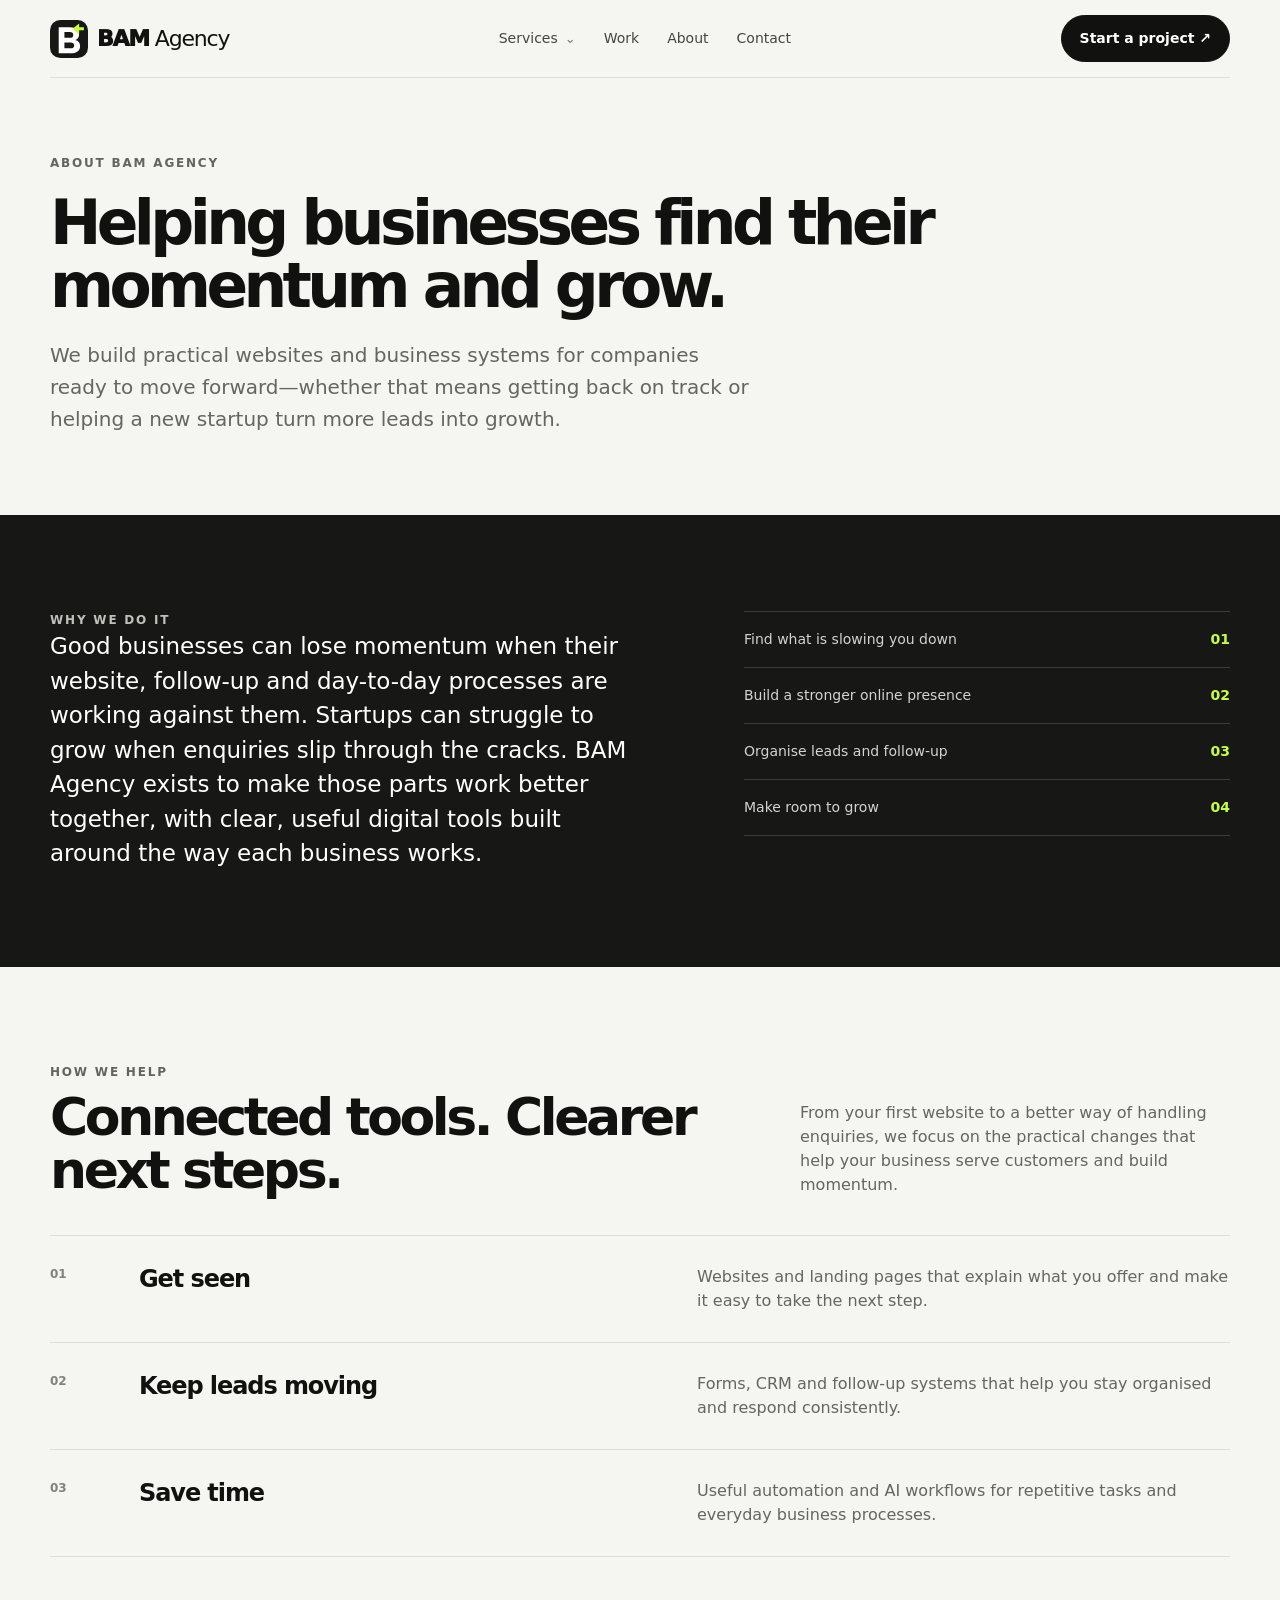
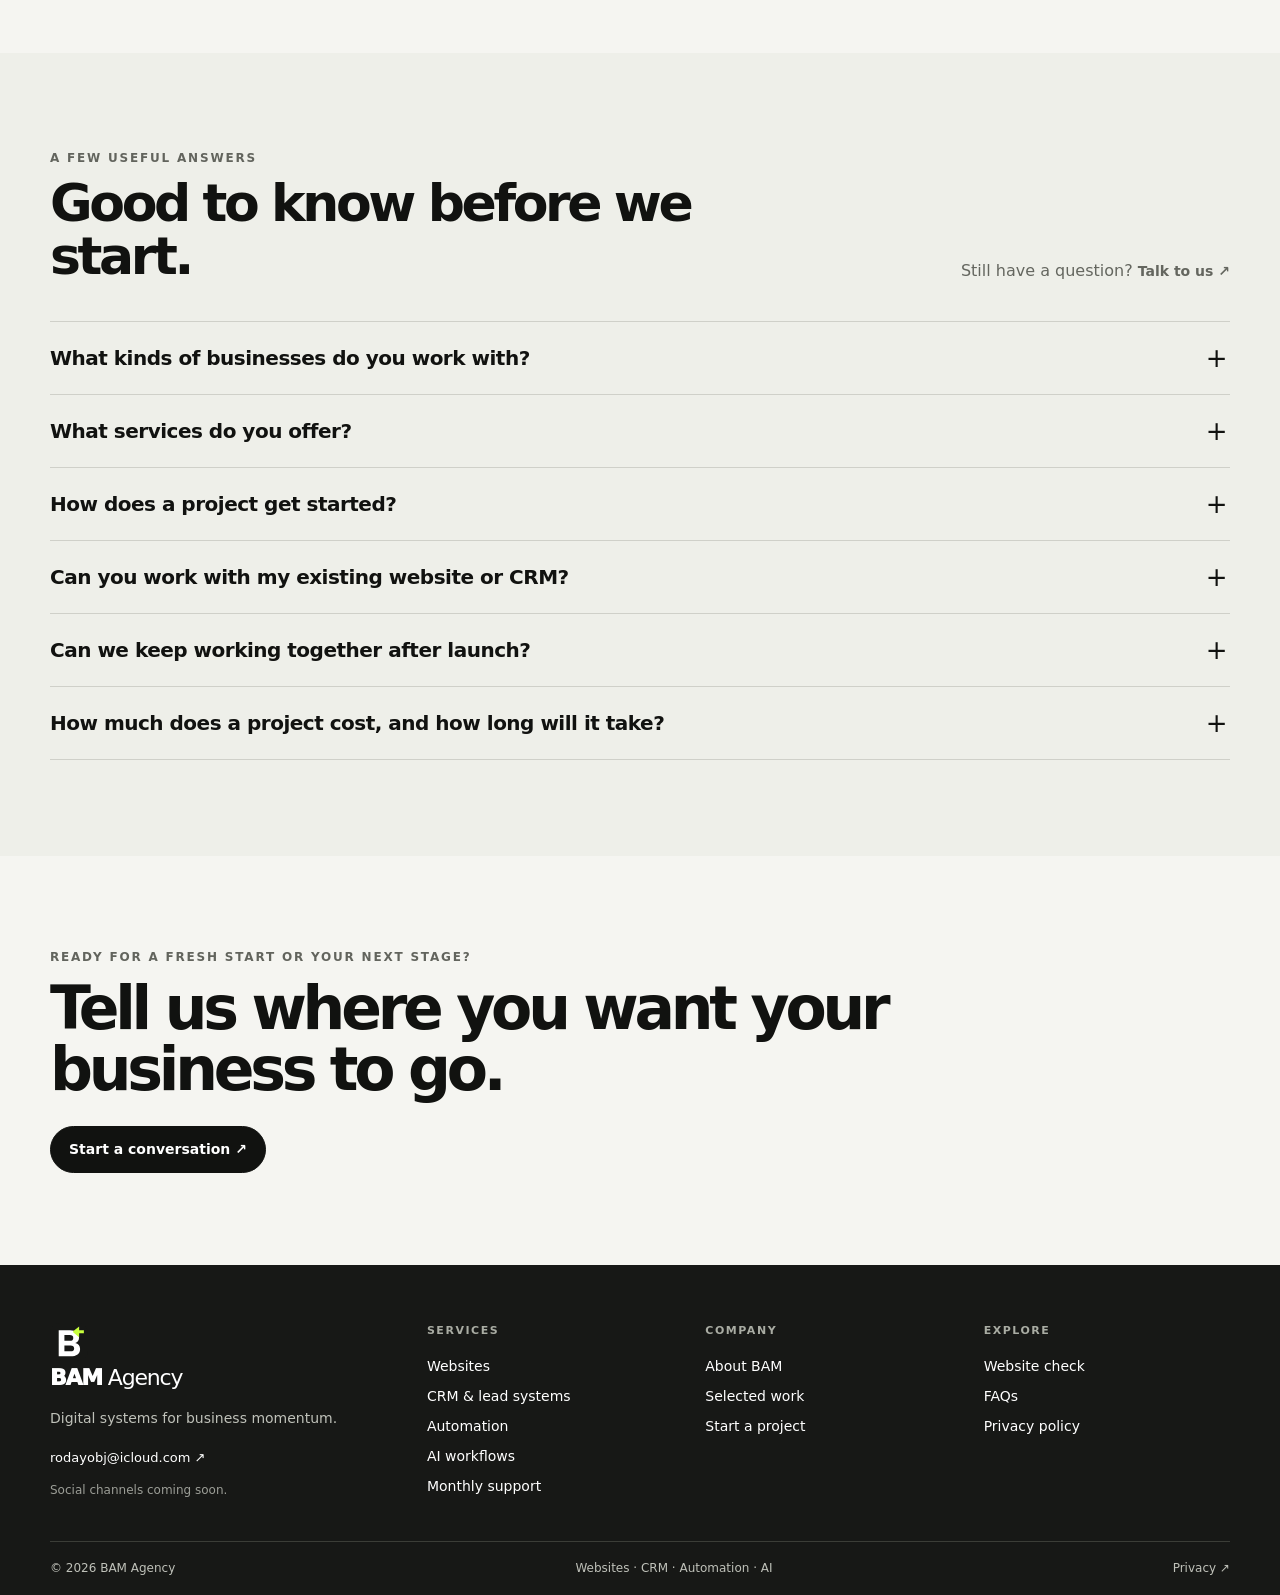
==== commit 9ca8290a: "Add files via upload" ====
--- a/New folder/mbjay-systems-site/about.html
+++ b/New folder/mbjay-systems-site/about.html
@@ -11,10 +11,20 @@
   <header class="container nav">
     <a class="logo" href="index.html"><img class="logo-mark" src="assets/bam-agency-mark.svg" alt=""><span class="logo-wordmark"><strong>BAM</strong> Agency</span></a>
     <nav class="navlinks" aria-label="Main navigation">
-      <a href="services.html">Services</a>
-      <a href="work.html">Work</a>
-      <a href="about.html">About</a>
-      <a href="contact.html">Contact</a>
+      <details class="nav-dropdown">
+        <summary>Services</summary>
+        <div class="mega-panel">
+          <div class="mega-top"><div><span class="eyebrow">BAM capabilities</span><p>Choose the part of your customer journey you want to strengthen.</p></div><a href="services.html">All services ↗</a></div>
+          <div class="mega-grid">
+            <a href="services.html#websites"><span>01</span><strong>Websites</strong><small>Present your offer and make the next step clear.</small></a>
+            <a href="services.html#crm"><span>02</span><strong>CRM & leads</strong><small>Keep enquiries and opportunities organised.</small></a>
+            <a href="services.html#automation"><span>03</span><strong>Automation</strong><small>Connect tools and reduce repeat admin.</small></a>
+            <a href="services.html#ai-workflows"><span>04</span><strong>AI workflows</strong><small>Apply AI to a specific business process.</small></a>
+          </div>
+          <div class="mega-bottom"><span>Not sure where to start?</span><a href="contact.html">Tell us what’s getting in the way ↗</a></div>
+        </div>
+      </details>
+      <a href="work.html">Work</a><a href="about.html">About</a><a href="contact.html">Contact</a>
     </nav>
     <a class="nav-cta" href="contact.html">Start a project ↗</a>
     <details class="mobile-nav">
@@ -63,7 +73,7 @@
       <div class="service-row"><span class="num">03</span><h3>Save time</h3><p>Useful automation and AI workflows for repetitive tasks and everyday business processes.</p></div>
     </section>
 
-    <section class="faq-section">
+    <section class="faq-section" id="faqs">
       <div class="container section">
         <div class="section-head">
           <div><div class="eyebrow">A few useful answers</div><h2>Good to know before we start.</h2></div>
@@ -74,6 +84,7 @@
           <details class="faq-item"><summary>What services do you offer?</summary><p>Websites and landing pages, CRM and lead-management setup, business automation, and practical AI workflows.</p></details>
           <details class="faq-item"><summary>How does a project get started?</summary><p>Start with a conversation about your business, what is getting in the way, and what you want to improve. We can then agree on a sensible scope and next steps.</p></details>
           <details class="faq-item"><summary>Can you work with my existing website or CRM?</summary><p>Often, yes. We can look at what you already use and discuss whether it makes sense to improve it, connect it to other tools, or replace part of it.</p></details>
+          <details class="faq-item"><summary>Can we keep working together after launch?</summary><p>Yes. We can agree on monthly support after handover. Depending on what you need, that can include analytics setup and review, regular website updates, and continued improvements to your CRM and workflows.</p></details>
           <details class="faq-item"><summary>How much does a project cost, and how long will it take?</summary><p>It depends on the scope, features and tools involved. After an initial conversation, we can define the work and provide a project-specific estimate and timeline.</p></details>
         </div>
       </div>
@@ -89,12 +100,23 @@
   <footer class="site-footer">
     <div class="container">
       <div class="footer-main">
-        <div class="footer-brand"><a class="logo" href="index.html"><img class="logo-mark" src="assets/bam-agency-mark.svg" alt=""><span class="logo-wordmark"><strong>BAM</strong> Agency</span></a><p>Digital systems for business momentum.</p></div>
-        <nav class="footer-group" aria-label="Explore"><h2>Explore</h2><a href="services.html">Services</a><a href="work.html">Work</a><a href="about.html">About</a><a href="contact.html">Contact</a></nav>
-        <div class="footer-group"><h2>Connect</h2><a href="mailto:rodayobj@icloud.com">rodayobj@icloud.com ↗</a><div class="social-note"><span>Socials</span><p>Our channels are coming soon.</p></div></div>
+        <div class="footer-brand"><a class="logo" href="index.html"><img class="logo-mark" src="assets/bam-agency-mark.svg" alt=""><span class="logo-wordmark"><strong>BAM</strong> Agency</span></a><p>Digital systems for business momentum.</p><a class="footer-email" href="mailto:rodayobj@icloud.com">rodayobj@icloud.com ↗</a><p class="social-note">Social channels coming soon.</p></div>
+        <nav class="footer-group" aria-label="Services"><h2>Services</h2><a href="services.html#websites">Websites</a><a href="services.html#crm">CRM & lead systems</a><a href="services.html#automation">Automation</a><a href="services.html#ai-workflows">AI workflows</a><a href="index.html#ongoing-support">Monthly support</a></nav>
+        <nav class="footer-group" aria-label="Company"><h2>Company</h2><a href="about.html">About BAM</a><a href="work.html">Selected work</a><a href="contact.html">Start a project</a></nav>
+        <nav class="footer-group" aria-label="Explore"><h2>Explore</h2><a href="index.html#site-check">Website check</a><a href="about.html#faqs">FAQs</a><a href="privacy.html">Privacy policy</a></nav>
       </div>
-      <div class="footer-bottom"><span>© 2026 BAM Agency</span><span>Websites · CRM · Automation · AI</span><a href="privacy.html">Privacy policy ↗</a></div>
+      <div class="footer-bottom"><span>© 2026 BAM Agency</span><span>Websites · CRM · Automation · AI</span><a href="privacy.html">Privacy ↗</a></div>
     </div>
   </footer>
+  <script>
+    document.querySelectorAll(".faq-item").forEach((item) => {
+      item.addEventListener("toggle", () => {
+        if (!item.open) return;
+        document.querySelectorAll(".faq-item").forEach((other) => {
+          if (other !== item) other.open = false;
+        });
+      });
+    });
+  </script>
 </body>
 </html>
--- a/New folder/mbjay-systems-site/styles.css
+++ b/New folder/mbjay-systems-site/styles.css
@@ -39,6 +39,25 @@
 .navlinks { display: flex; align-items: center; gap: 28px; color: #454640; font-size: 14px; }
 .navlinks a { transition: color .18s ease; }
 .navlinks a:hover { color: #cf1746; text-decoration: underline; text-underline-offset: 4px; }
+.nav-dropdown { position: relative; }
+.nav-dropdown summary { display: flex; align-items: center; gap: 7px; cursor: pointer; list-style: none; transition: color .18s ease; }
+.nav-dropdown summary::-webkit-details-marker { display: none; }
+.nav-dropdown summary::after { content: "⌄"; color: #777970; font-size: 13px; transition: transform .18s ease; }
+.nav-dropdown[open] summary, .nav-dropdown summary:hover { color: #cf1746; }
+.nav-dropdown[open] summary::after { transform: rotate(180deg); }
+.mega-panel { position: absolute; top: calc(100% + 23px); left: 50%; z-index: 20; display: none; width: min(690px, calc(100vw - 40px)); padding: 22px; transform: translateX(-38%); border: 1px solid var(--line); border-radius: 12px; background: var(--surface); color: var(--ink); box-shadow: 0 20px 60px #1112; }
+.nav-dropdown[open] .mega-panel { display: block; }
+.mega-top { display: flex; align-items: center; justify-content: space-between; gap: 18px; padding-bottom: 15px; border-bottom: 1px solid var(--line); }
+.mega-top .eyebrow { font-size: 10px; }
+.mega-top p { margin: 4px 0 0; color: var(--muted); font-size: 13px; }
+.mega-top > a, .mega-bottom > a { color: #cf1746; font-size: 12px; font-weight: 800; white-space: nowrap; }
+.mega-grid { display: grid; grid-template-columns: 1fr 1fr; gap: 7px; padding: 14px 0; }
+.mega-grid > a { display: grid; grid-template-columns: 28px 1fr; gap: 2px 10px; padding: 12px; border: 1px solid transparent; border-radius: 8px; transition: background-color .18s ease, border-color .18s ease, transform .18s ease; }
+.mega-grid > a:hover { transform: translateY(-2px); border-color: #f0c4cf; background: #fff5f7; text-decoration: none; }
+.mega-grid > a > span { grid-row: span 2; color: #cf1746; font-size: 11px; font-weight: 850; }
+.mega-grid strong { font-size: 14px; }
+.mega-grid small { color: var(--muted); font-size: 11px; line-height: 1.5; }
+.mega-bottom { display: flex; justify-content: space-between; gap: 16px; padding-top: 13px; border-top: 1px solid var(--line); color: var(--muted); font-size: 12px; }
 .nav-cta, .btn {
   min-height: 46px;
   display: inline-flex;
@@ -59,21 +78,26 @@
 .btn.secondary:hover { border-color: #cf1746; background: #cf1746; color: #fff; }
 .mobile-nav { display: none; }
 
-.hero { padding: 80px 0 76px; }
+.hero { padding: 72px 0 68px; }
 .hero-layout { display: grid; grid-template-columns: minmax(0, 1.5fr) minmax(280px, .7fr); gap: clamp(32px, 7vw, 100px); align-items: center; }
 .eyebrow { color: #62645d; text-transform: uppercase; letter-spacing: .15em; font-size: 12px; font-weight: 850; }
+.hero-copy > .eyebrow { display: flex; align-items: center; gap: 10px; }
+.hero-copy > .eyebrow::before { content: ""; width: 22px; height: 2px; flex: 0 0 auto; background: #cf1746; }
 .hero h1, .page-hero h1 {
   max-width: 850px;
   margin: 20px 0 22px;
-  font-size: clamp(58px, 7.3vw, 96px);
-  line-height: .94;
+  font-size: clamp(48px, 5.8vw, 74px);
+  line-height: .98;
   letter-spacing: -.075em;
 }
-.hero h1 em { font-style: normal; text-decoration: underline; text-decoration-thickness: 5px; text-underline-offset: 9px; }
+.page-hero h1 { max-width: 900px; font-size: clamp(42px, 4.8vw, 62px); line-height: 1.02; }
+.hero h1 em { color: #cf1746; font-style: normal; text-decoration: none; }
 .hero-copy > p, .page-hero > p { max-width: 650px; color: var(--muted); font-size: clamp(17px, 1.8vw, 20px); line-height: 1.6; }
-.hero-note { margin-top: 25px; color: #53554f; font-size: 13px; font-weight: 650; }
+.hero-note { display: flex; align-items: center; gap: 9px; margin-top: 25px; color: #53554f; font-size: 12px; font-weight: 650; }
+.hero-note::before { content: "✳"; color: #cf1746; font-size: 14px; }
 .actions { display: flex; flex-wrap: wrap; gap: 12px; margin-top: 30px; }
-.hero-board { padding: 25px; border-radius: 10px; background: var(--dark); color: #fff; box-shadow: 12px 12px 0 var(--accent); }
+.hero-board { position: relative; isolation: isolate; overflow: hidden; padding: 25px; border: 1px solid #373933; border-radius: 14px; background: linear-gradient(145deg, #191a18 0%, #242520 100%); color: #fff; box-shadow: 10px 10px 0 var(--accent); }
+.hero-board::before { content: ""; position: absolute; z-index: -1; top: -82px; right: -58px; width: 190px; height: 190px; border: 1px solid #c8ff3d30; border-radius: 50%; box-shadow: 0 0 0 22px #c8ff3d08, 0 0 70px #c8ff3d13; }
 .board-top { display: flex; align-items: center; justify-content: space-between; padding-bottom: 20px; border-bottom: 1px solid #3b3d37; }
 .board-top span:first-child { color: #bfc1b9; font-size: 12px; text-transform: uppercase; letter-spacing: .12em; }
 .board-mark { width: 28px; height: 28px; display: grid; place-items: center; border-radius: 50%; background: var(--accent); color: var(--ink); font-weight: 900; }
@@ -89,13 +113,13 @@
 .ticker span::before { content: "✳"; margin-right: 9px; color: #85a916; }
 .section { padding: 96px 0; }
 .section-head { display: flex; align-items: end; justify-content: space-between; gap: 32px; margin-bottom: 38px; }
-.section h2, .section-head h2 { max-width: 730px; margin: 10px 0 0; font-size: clamp(40px, 5.4vw, 66px); line-height: .98; letter-spacing: -.065em; }
+.section h2, .section-head h2 { max-width: 730px; margin: 10px 0 0; font-size: clamp(34px, 4.2vw, 52px); line-height: 1.02; letter-spacing: -.065em; }
 .section-head > p { max-width: 430px; margin: 0; color: var(--muted); font-size: 16px; }
 .grid3 { display: grid; grid-template-columns: repeat(3, 1fr); gap: 14px; }
 .card { min-height: 235px; padding: 25px; background: var(--surface); border: 1px solid var(--line); transition: transform .2s ease, border-color .2s ease, box-shadow .2s ease; }
 .card:hover { transform: translateY(-4px); border-color: #cf1746; box-shadow: 0 12px 28px #11111110; }
 .num { color: #81837b; font-size: 12px; font-weight: 700; }
-.card h3 { margin: 48px 0 9px; font-size: 24px; letter-spacing: -.045em; }
+.card h3 { margin: 48px 0 9px; font-size: 22px; letter-spacing: -.045em; }
 .card p { margin: 0; color: var(--muted); font-size: 15px; }
 .text-link { display: inline-flex; gap: 8px; align-items: center; margin-top: 24px; font-size: 14px; font-weight: 800; text-underline-offset: 4px; transition: color .18s ease; }
 .text-link:hover { color: #cf1746; text-decoration: underline; }
@@ -123,7 +147,7 @@
 .pillar:hover { transform: translateY(-4px); border-color: #cf1746; }
 .pillar:nth-child(4) { background: var(--dark); color: #fff; }
 .pillar-kicker { color: #777970; font-size: 10px; font-weight: 850; letter-spacing: .13em; }
-.pillar h3 { margin: 19px 0 12px; font-size: clamp(32px, 4vw, 48px); line-height: 1; letter-spacing: -.065em; }
+.pillar h3 { margin: 19px 0 12px; font-size: clamp(30px, 3.5vw, 42px); line-height: 1; letter-spacing: -.065em; }
 .pillar h3 span { color: #cf1746; }
 .pillar > strong { display: block; font-size: 16px; }
 .pillar > p { max-width: 520px; margin: 8px 0 20px; color: var(--muted); font-size: 14px; }
@@ -141,7 +165,7 @@
 .site-check { background: #0f100f; color: #fff; }
 .site-check-panel { display: grid; grid-template-columns: 1fr 1fr; gap: 38px; align-items: center; padding: clamp(24px, 5vw, 48px); border: 1px solid #393a38; border-radius: 18px; background: radial-gradient(ellipse at 90% 40%, #3a101f 0%, #171816 52%); }
 .site-check .eyebrow { color: #ff698a; }
-.site-check h2 { max-width: 600px; margin: 13px 0 10px; font-size: clamp(34px, 4.5vw, 54px); line-height: .98; letter-spacing: -.06em; }
+.site-check h2 { max-width: 600px; margin: 13px 0 10px; font-size: clamp(30px, 3.8vw, 44px); line-height: 1.04; letter-spacing: -.06em; }
 .site-check-copy p { max-width: 520px; margin: 0; color: #c5c6c1; font-size: 15px; }
 .site-check-form { display: flex; gap: 8px; padding: 6px; border: 1px solid #51514e; border-radius: 999px; background: #252624; }
 .site-check-form input { flex: 1; min-width: 0; padding: 10px 14px; border: 0; outline: 0; background: transparent; color: #fff; font: inherit; }
@@ -153,7 +177,7 @@
 .site-check-note a { color: #ff698a; text-decoration: underline; text-underline-offset: 3px; }
 
 .cta { padding: 92px 0; }
-.cta h2 { max-width: 900px; margin: 12px 0 26px; font-size: clamp(44px, 6vw, 76px); line-height: .96; letter-spacing: -.07em; }
+.cta h2 { max-width: 900px; margin: 12px 0 26px; font-size: clamp(38px, 4.8vw, 60px); line-height: 1.02; letter-spacing: -.07em; }
 .page-hero { padding: 76px 0 60px; }
 .page-hero h1 { max-width: 950px; }
 .page-hero > p { max-width: 700px; }
@@ -166,17 +190,34 @@
 .service-row:last-child { border-bottom: 1px solid var(--line); }
 .service-row { transition: padding .2s ease, border-color .2s ease; }
 .service-row:hover { padding-left: 10px; border-color: #cf1746; }
-.service-row h3 { margin: 0; font-size: 27px; line-height: 1.15; letter-spacing: -.045em; }
+.service-row h3 { margin: 0; font-size: 24px; line-height: 1.2; letter-spacing: -.045em; }
 .service-row p { margin: 0; color: var(--muted); }
 .contact-grid { display: grid; grid-template-columns: 1.2fr .8fr; gap: 16px; }
 .contact-box { padding: 30px; background: var(--surface); border: 1px solid var(--line); }
-.contact-box h2 { margin: 30px 0 10px; font-size: 34px; line-height: 1; letter-spacing: -.055em; }
+.contact-box h2 { margin: 30px 0 10px; font-size: 30px; line-height: 1.04; letter-spacing: -.055em; }
 .contact-box p { color: var(--muted); }
+.proposal-form { margin-top: 22px; }
+.proposal-fields { display: grid; grid-template-columns: 1fr 1fr; gap: 16px 13px; }
+.proposal-fields label { display: grid; gap: 6px; color: #55574f; font-size: 11px; font-weight: 800; letter-spacing: .045em; }
+.proposal-fields input, .proposal-fields select, .proposal-fields textarea { width: 100%; min-height: 45px; padding: 11px 12px; border: 1px solid var(--line); border-radius: 7px; background: #f8f8f5; color: var(--ink); font: inherit; font-size: 14px; letter-spacing: 0; }
+.proposal-fields textarea { min-height: 112px; resize: vertical; }
+.proposal-fields input:focus, .proposal-fields select:focus, .proposal-fields textarea:focus { outline: 2px solid #cf1746; outline-offset: 1px; border-color: #cf1746; }
+.field-wide { grid-column: 1 / -1; }
+.proposal-submit { width: 100%; margin-top: 18px; cursor: pointer; }
+.form-note { margin: 11px 0 0; font-size: 11px; line-height: 1.6; }
+.form-note a { text-decoration: underline; text-underline-offset: 3px; }
+.contact-next { margin-top: 22px; border-top: 1px solid var(--line); }
+.contact-next > div { display: grid; grid-template-columns: 34px 1fr; gap: 12px; padding: 17px 0; border-bottom: 1px solid var(--line); }
+.contact-next span { color: #cf1746; font-size: 12px; font-weight: 850; }
+.contact-next p { margin: 0; font-size: 13px; line-height: 1.6; }
+.contact-next strong { color: var(--ink); }
 .contact-link { display: inline-block; margin-top: 16px; font-weight: 800; text-decoration: underline; text-underline-offset: 4px; overflow-wrap: anywhere; }
 .site-footer { padding: 58px 0 18px; background: var(--dark); color: #fff; }
-.footer-main { display: grid; grid-template-columns: 1.35fr 1fr 1fr; gap: 40px; padding-bottom: 42px; }
+.footer-main { display: grid; grid-template-columns: 1.4fr repeat(3, 1fr); gap: 32px; padding-bottom: 42px; }
 .footer-brand .logo { display: inline-block; }
 .footer-brand p, .footer-group p { color: #bfc1b9; font-size: 14px; }
+.footer-email { display: inline-block; margin-top: 5px; font-size: 13px; }
+.footer-brand .social-note { margin: 12px 0 0; color: #9c9e97; font-size: 12px; }
 .footer-group { display: flex; flex-direction: column; align-items: flex-start; gap: 9px; font-size: 14px; }
 .footer-group h2 { margin: 0 0 7px; color: #a9aca3; font-size: 11px; letter-spacing: .14em; text-transform: uppercase; }
 .footer-group a:hover, .footer-bottom a:hover { color: var(--accent); text-decoration: underline; text-underline-offset: 4px; }
@@ -198,10 +239,21 @@
 .faq-item summary::after { content: "+"; position: absolute; right: 3px; top: 50%; transform: translateY(-50%); font-size: 26px; font-weight: 400; }
 .faq-item[open] summary::after { content: "−"; }
 .faq-item p { max-width: 760px; margin: -2px 40px 22px 0; color: var(--muted); }
+.ongoing-section { background: #eeefe9; }
+.ongoing-layout { display: grid; grid-template-columns: .9fr 1.1fr; gap: clamp(38px, 8vw, 100px); align-items: start; }
+.ongoing-copy h2 { max-width: 540px; margin: 12px 0 18px; font-size: clamp(36px, 4.2vw, 50px); line-height: 1.04; letter-spacing: -.065em; }
+.ongoing-copy > p { max-width: 500px; margin: 0; color: var(--muted); font-size: 16px; line-height: 1.7; }
+.ongoing-copy .btn { margin-top: 24px; }
+.ongoing-list { border-top: 1px solid #d4d5ce; }
+.ongoing-list article { display: grid; grid-template-columns: 40px 1fr; gap: 15px; padding: 18px 0; border-bottom: 1px solid #d4d5ce; transition: padding .18s ease, border-color .18s ease; }
+.ongoing-list article:hover { padding-left: 8px; border-color: #cf1746; }
+.ongoing-list article > span { color: #cf1746; font-size: 12px; font-weight: 850; }
+.ongoing-list h3 { margin: 0 0 3px; font-size: 17px; letter-spacing: -.025em; }
+.ongoing-list p { margin: 0; color: var(--muted); font-size: 14px; }
 .difference-section { background: #eeefe9; }
 .difference-intro { display: grid; grid-template-columns: 1.1fr .9fr; column-gap: clamp(28px, 7vw, 100px); align-items: end; margin-bottom: 48px; }
 .difference-intro .eyebrow { grid-column: 1 / -1; }
-.difference-intro h2 { max-width: 680px; margin: 12px 0 0; font-size: clamp(42px, 5.5vw, 68px); line-height: .98; letter-spacing: -.065em; }
+.difference-intro h2 { max-width: 680px; margin: 12px 0 0; font-size: clamp(36px, 4.4vw, 54px); line-height: 1.04; letter-spacing: -.065em; }
 .difference-intro h2 em { color: #cf1746; font-style: normal; }
 .difference-intro > p { max-width: 470px; margin: 0 0 3px; color: var(--muted); font-size: 17px; line-height: 1.65; }
 .comparison { border-top: 1px solid #d4d5ce; }
@@ -230,10 +282,10 @@
   .mobile-menu-panel { position: absolute; top: calc(100% + 12px); right: 0; z-index: 10; display: grid; width: min(290px, calc(100vw - 36px)); gap: 0; padding: 10px; border: 1px solid var(--line); background: var(--surface); box-shadow: 0 14px 38px #1112; }
   .mobile-menu-panel a:not(.btn) { padding: 13px 12px; border-bottom: 1px solid var(--line); font-weight: 650; }
   .mobile-menu-panel .btn { margin: 10px 0 0; }
-  .hero { padding: 55px 0 58px; }
+  .hero { padding: 52px 0 54px; }
   .hero-layout { grid-template-columns: 1fr; gap: 34px; }
   .hero-board { max-width: 520px; }
-  .hero h1 { max-width: 720px; font-size: clamp(56px, 11vw, 82px); }
+  .hero h1 { max-width: 720px; font-size: clamp(44px, 8vw, 62px); }
   .section { padding: 72px 0; }
   .section-head { display: block; }
   .section-head > p { margin-top: 18px; }
@@ -252,15 +304,26 @@
   .footer-brand { grid-column: 1 / -1; }
   .difference-intro { grid-template-columns: 1fr; gap: 18px; margin-bottom: 30px; }
   .difference-intro > p { max-width: 650px; }
+  .ongoing-layout { grid-template-columns: 1fr; gap: 34px; }
+  .section h2, .section-head h2 { font-size: clamp(32px, 5.6vw, 44px); }
+  .difference-intro h2, .ongoing-copy h2 { font-size: clamp(32px, 5.6vw, 44px); }
+  .comparison-row { grid-template-columns: minmax(0, 1fr) minmax(0, 1fr); }
+  .comparison-row > * { min-width: 0; overflow-wrap: anywhere; }
+  .comparison-row > :first-child { grid-column: 1 / -1; min-height: auto; padding: 14px 0 7px; border-bottom: 0; }
+  .comparison-head > :first-child { display: none; }
+  .comparison-head > :nth-child(2), .comparison-head > :nth-child(3) { min-height: 54px; padding: 10px; font-size: 12px; }
+  .comparison-row:not(.comparison-head) > :nth-child(2), .comparison-row:not(.comparison-head) > :nth-child(3) { min-height: 78px; padding: 13px 10px; font-size: 12px; }
+  .comparison-row:not(.comparison-head) > :nth-child(3) { padding-left: 29px; }
+  .comparison-strong::before { left: 9px; }
 }
 
 @media (max-width: 520px) {
   .container { width: min(calc(100% - 28px), var(--max)); }
   .nav { min-height: 68px; }
   .logo { font-size: 22px; }
-  .hero { padding: 45px 0 48px; }
-  .hero h1, .page-hero h1 { font-size: clamp(48px, 13vw, 64px); }
-  .hero h1 em { text-decoration-thickness: 3px; text-underline-offset: 6px; }
+  .hero { padding: 43px 0 46px; }
+  .hero h1 { font-size: clamp(38px, 9.4vw, 46px); line-height: 1.03; }
+  .page-hero h1 { font-size: clamp(34px, 8.2vw, 42px); line-height: 1.06; }
   .hero-board { padding: 19px; box-shadow: 7px 7px 0 var(--accent); }
   .journey-step { min-height: 65px; }
   .ticker .container { gap: 8px 15px; }
@@ -279,17 +342,18 @@
   .service-row h3 { font-size: 22px; }
   .contact-box { padding: 22px; }
   .contact-box h2 { margin-top: 23px; font-size: 30px; }
+  .proposal-fields { grid-template-columns: 1fr; gap: 13px; }
+  .field-wide { grid-column: auto; }
   .cta { padding: 66px 0; }
   .site-footer { padding-top: 42px; }
   .footer-main { grid-template-columns: 1fr 1fr; gap: 26px 18px; padding-bottom: 30px; }
   .footer-bottom { align-items: flex-start; flex-direction: column; gap: 7px; }
-  .comparison-row { grid-template-columns: 1fr 1fr; }
-  .comparison-row > :first-child { grid-column: 1 / -1; min-height: auto; padding: 14px 0 7px; border-bottom: 0; }
-  .comparison-head > :first-child { display: none; }
-  .comparison-head > :nth-child(2), .comparison-head > :nth-child(3) { min-height: 54px; padding: 10px; font-size: 12px; }
-  .comparison-row:not(.comparison-head) > :nth-child(2), .comparison-row:not(.comparison-head) > :nth-child(3) { min-height: 78px; padding: 13px 10px; font-size: 12px; }
-  .comparison-row:not(.comparison-head) > :nth-child(3) { padding-left: 29px; }
-  .comparison-strong::before { left: 9px; }
+  .section h2, .section-head h2, .site-check h2, .cta h2,
+  .difference-intro h2, .ongoing-copy h2 { font-size: clamp(29px, 7.4vw, 36px); line-height: 1.07; }
+  .section-head h2 { overflow-wrap: anywhere; }
+  .actions .btn { min-height: 48px; padding-inline: 16px; }
+  .pillar-tags { gap: 6px; }
+  .pillar-tags span { font-size: 9px; }
 }
 
 @media (prefers-reduced-motion: reduce) {
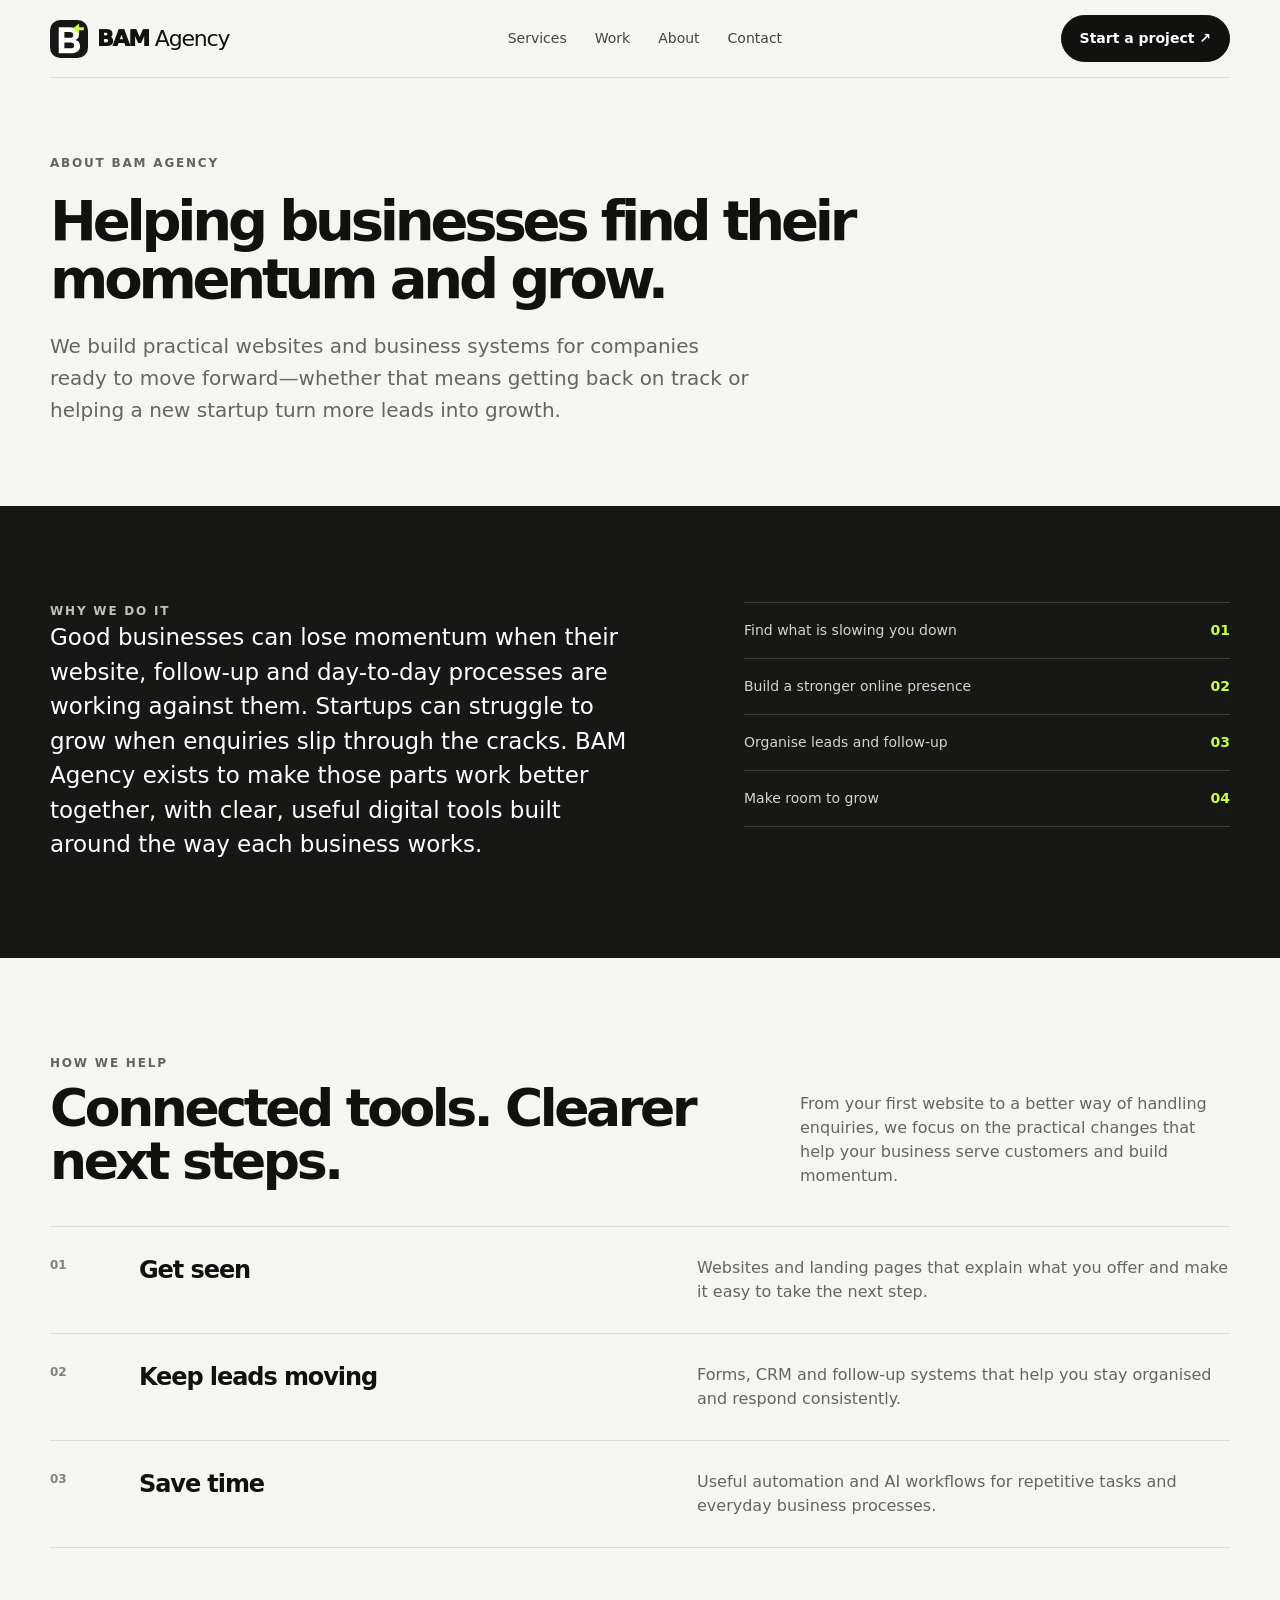
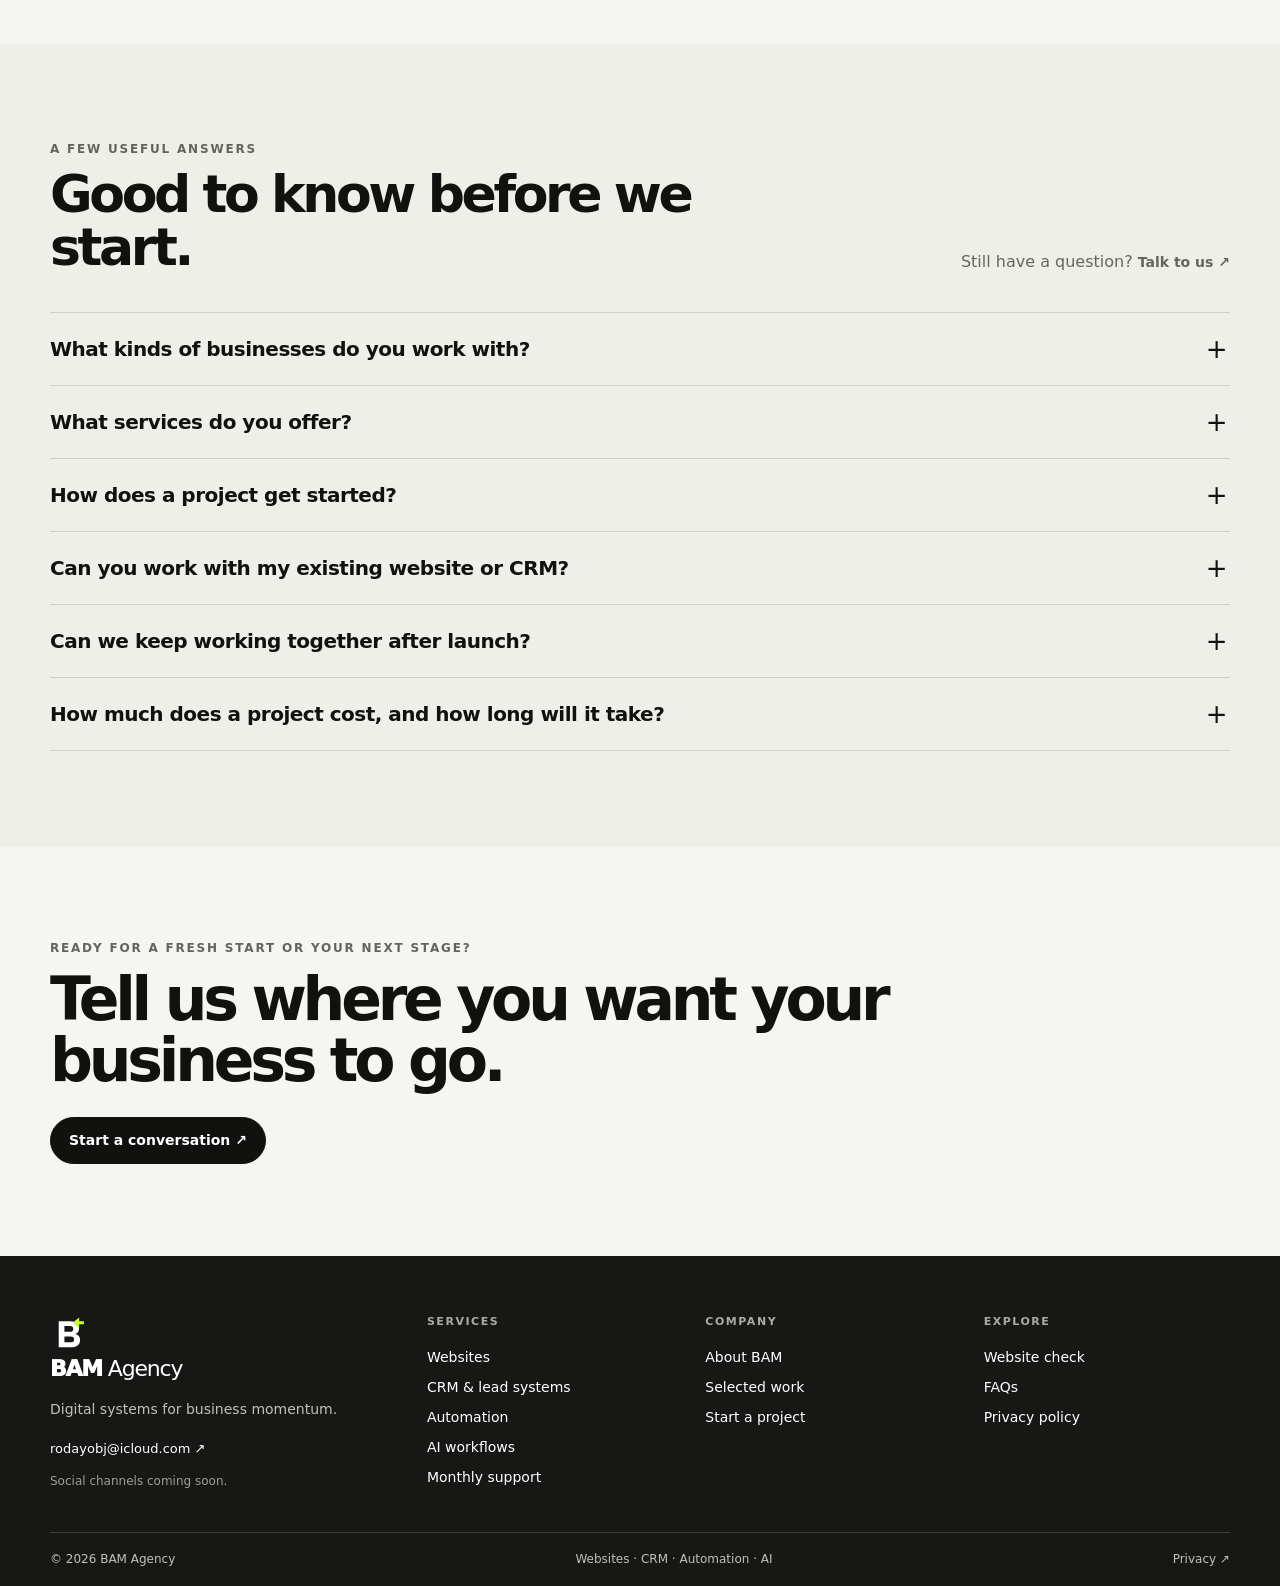
==== commit e6830b29: "Add files via upload" ====
--- a/New folder/mbjay-systems-site/about.html
+++ b/New folder/mbjay-systems-site/about.html
@@ -5,7 +5,8 @@
   <meta name="viewport" content="width=device-width,initial-scale=1">
   <title>About — BAM Agency</title>
   <meta name="description" content="BAM Agency helps businesses regain momentum and gives startups practical digital systems to grow.">
-  <link rel="stylesheet" href="styles.css">
+  <link rel="stylesheet" href="styles.css">
+  <script src="site.js" defer></script>
 </head>
 <body>
   <header class="container nav">
--- a/New folder/mbjay-systems-site/styles.css
+++ b/New folder/mbjay-systems-site/styles.css
@@ -42,10 +42,8 @@
 .nav-dropdown { position: relative; }
 .nav-dropdown summary { display: flex; align-items: center; gap: 7px; cursor: pointer; list-style: none; transition: color .18s ease; }
 .nav-dropdown summary::-webkit-details-marker { display: none; }
-.nav-dropdown summary::after { content: "⌄"; color: #777970; font-size: 13px; transition: transform .18s ease; }
 .nav-dropdown[open] summary, .nav-dropdown summary:hover { color: #cf1746; }
-.nav-dropdown[open] summary::after { transform: rotate(180deg); }
-.mega-panel { position: absolute; top: calc(100% + 23px); left: 50%; z-index: 20; display: none; width: min(690px, calc(100vw - 40px)); padding: 22px; transform: translateX(-38%); border: 1px solid var(--line); border-radius: 12px; background: var(--surface); color: var(--ink); box-shadow: 0 20px 60px #1112; }
+.mega-panel { position: absolute; top: calc(100% + 8px); left: 50%; z-index: 20; display: none; width: min(690px, calc(100vw - 40px)); padding: 22px; transform: translateX(-38%); border: 1px solid var(--line); border-radius: 12px; background: var(--surface); color: var(--ink); box-shadow: 0 20px 60px #1112; }
 .nav-dropdown[open] .mega-panel { display: block; }
 .mega-top { display: flex; align-items: center; justify-content: space-between; gap: 18px; padding-bottom: 15px; border-bottom: 1px solid var(--line); }
 .mega-top .eyebrow { font-size: 10px; }
@@ -90,7 +88,7 @@
   line-height: .98;
   letter-spacing: -.075em;
 }
-.page-hero h1 { max-width: 900px; font-size: clamp(42px, 4.8vw, 62px); line-height: 1.02; }
+.page-hero h1 { max-width: 900px; font-size: clamp(40px, 4.4vw, 56px); line-height: 1.04; }
 .hero h1 em { color: #cf1746; font-style: normal; text-decoration: none; }
 .hero-copy > p, .page-hero > p { max-width: 650px; color: var(--muted); font-size: clamp(17px, 1.8vw, 20px); line-height: 1.6; }
 .hero-note { display: flex; align-items: center; gap: 9px; margin-top: 25px; color: #53554f; font-size: 12px; font-weight: 650; }
@@ -192,6 +190,28 @@
 .service-row:hover { padding-left: 10px; border-color: #cf1746; }
 .service-row h3 { margin: 0; font-size: 24px; line-height: 1.2; letter-spacing: -.045em; }
 .service-row p { margin: 0; color: var(--muted); }
+.service-detail-section { padding-top: 16px; }
+.service-detail-intro { display: grid; grid-template-columns: minmax(0, 1fr) minmax(250px, .7fr); column-gap: clamp(24px, 6vw, 72px); align-items: end; margin-bottom: 30px; }
+.service-detail-intro .eyebrow { grid-column: 1 / -1; }
+.service-detail-intro h2 { max-width: 580px; margin: 10px 0 0; font-size: clamp(32px, 3.7vw, 44px); line-height: 1.04; letter-spacing: -.06em; }
+.service-detail-intro > p { max-width: 430px; margin: 0 0 3px; color: var(--muted); font-size: 15px; line-height: 1.65; }
+.service-detail-grid { display: grid; grid-template-columns: repeat(2, minmax(0, 1fr)); gap: 16px; }
+.service-detail-card { display: flex; flex-direction: column; min-width: 0; padding: clamp(21px, 2.6vw, 30px); border: 1px solid var(--line); border-radius: 10px; background: var(--surface); transition: transform .2s ease, border-color .2s ease, box-shadow .2s ease; scroll-margin-top: 24px; }
+.service-detail-card:hover { transform: translateY(-3px); border-color: #cf1746; box-shadow: 0 14px 32px #1111110c; }
+.service-card-top { display: flex; align-items: center; gap: 12px; margin-bottom: 20px; }
+.service-index { display: grid; width: 38px; height: 38px; flex: 0 0 auto; place-items: center; border-radius: 50%; background: #cf1746; color: #fff; font-size: 12px; font-weight: 850; }
+.service-category { color: #777970; font-size: 10px; font-weight: 850; letter-spacing: .13em; text-transform: uppercase; }
+.service-detail-card h3 { margin: 0 0 8px; font-size: 24px; line-height: 1.15; letter-spacing: -.045em; }
+.service-card-lead { margin: 0 0 12px; color: #33342f; font-size: 16px; font-weight: 700; line-height: 1.5; }
+.service-detail-card > p:not(.service-card-lead) { margin: 0; color: var(--muted); font-size: 14px; line-height: 1.7; }
+.service-detail-card h4 { margin: 22px 0 8px; color: #777970; font-size: 10px; font-weight: 850; letter-spacing: .12em; text-transform: uppercase; }
+.service-detail-card ul { display: grid; gap: 7px; margin: 0; padding: 0; list-style: none; color: #4e5049; font-size: 13px; line-height: 1.55; }
+.service-detail-card li { position: relative; padding-left: 17px; }
+.service-detail-card li::before { content: "✓"; position: absolute; left: 0; color: #cf1746; font-weight: 850; }
+.service-platforms { display: flex; flex-wrap: wrap; gap: 6px; margin-top: 18px; }
+.service-platforms span { padding: 5px 9px; border: 1px solid var(--line); border-radius: 999px; color: #5f615a; font-size: 10px; line-height: 1.3; }
+.service-card-link { display: inline-flex; align-items: center; gap: 7px; align-self: flex-start; margin-top: auto; padding-top: 22px; color: #b20d39; font-size: 13px; font-weight: 800; text-underline-offset: 4px; }
+.service-card-link:hover { text-decoration: underline; }
 .contact-grid { display: grid; grid-template-columns: 1.2fr .8fr; gap: 16px; }
 .contact-box { padding: 30px; background: var(--surface); border: 1px solid var(--line); }
 .contact-box h2 { margin: 30px 0 10px; font-size: 30px; line-height: 1.04; letter-spacing: -.055em; }
@@ -300,6 +320,8 @@
   .contact-grid { grid-template-columns: 1fr; }
   .service-row { grid-template-columns: 38px 1fr; gap: 10px 14px; padding: 23px 0; }
   .service-row p { grid-column: 2; }
+  .service-detail-intro { grid-template-columns: 1fr; gap: 14px; }
+  .service-detail-intro > p { max-width: 620px; }
   .footer-main { grid-template-columns: 1fr 1fr; gap: 28px; }
   .footer-brand { grid-column: 1 / -1; }
   .difference-intro { grid-template-columns: 1fr; gap: 18px; margin-bottom: 30px; }
@@ -340,6 +362,9 @@
   .work-copy { padding: 17px; }
   .page-hero { padding: 52px 0 36px; }
   .service-row h3 { font-size: 22px; }
+  .service-detail-grid { grid-template-columns: 1fr; gap: 12px; }
+  .service-detail-card { padding: 22px; }
+  .service-detail-card h3 { font-size: 22px; }
   .contact-box { padding: 22px; }
   .contact-box h2 { margin-top: 23px; font-size: 30px; }
   .proposal-fields { grid-template-columns: 1fr; gap: 13px; }
